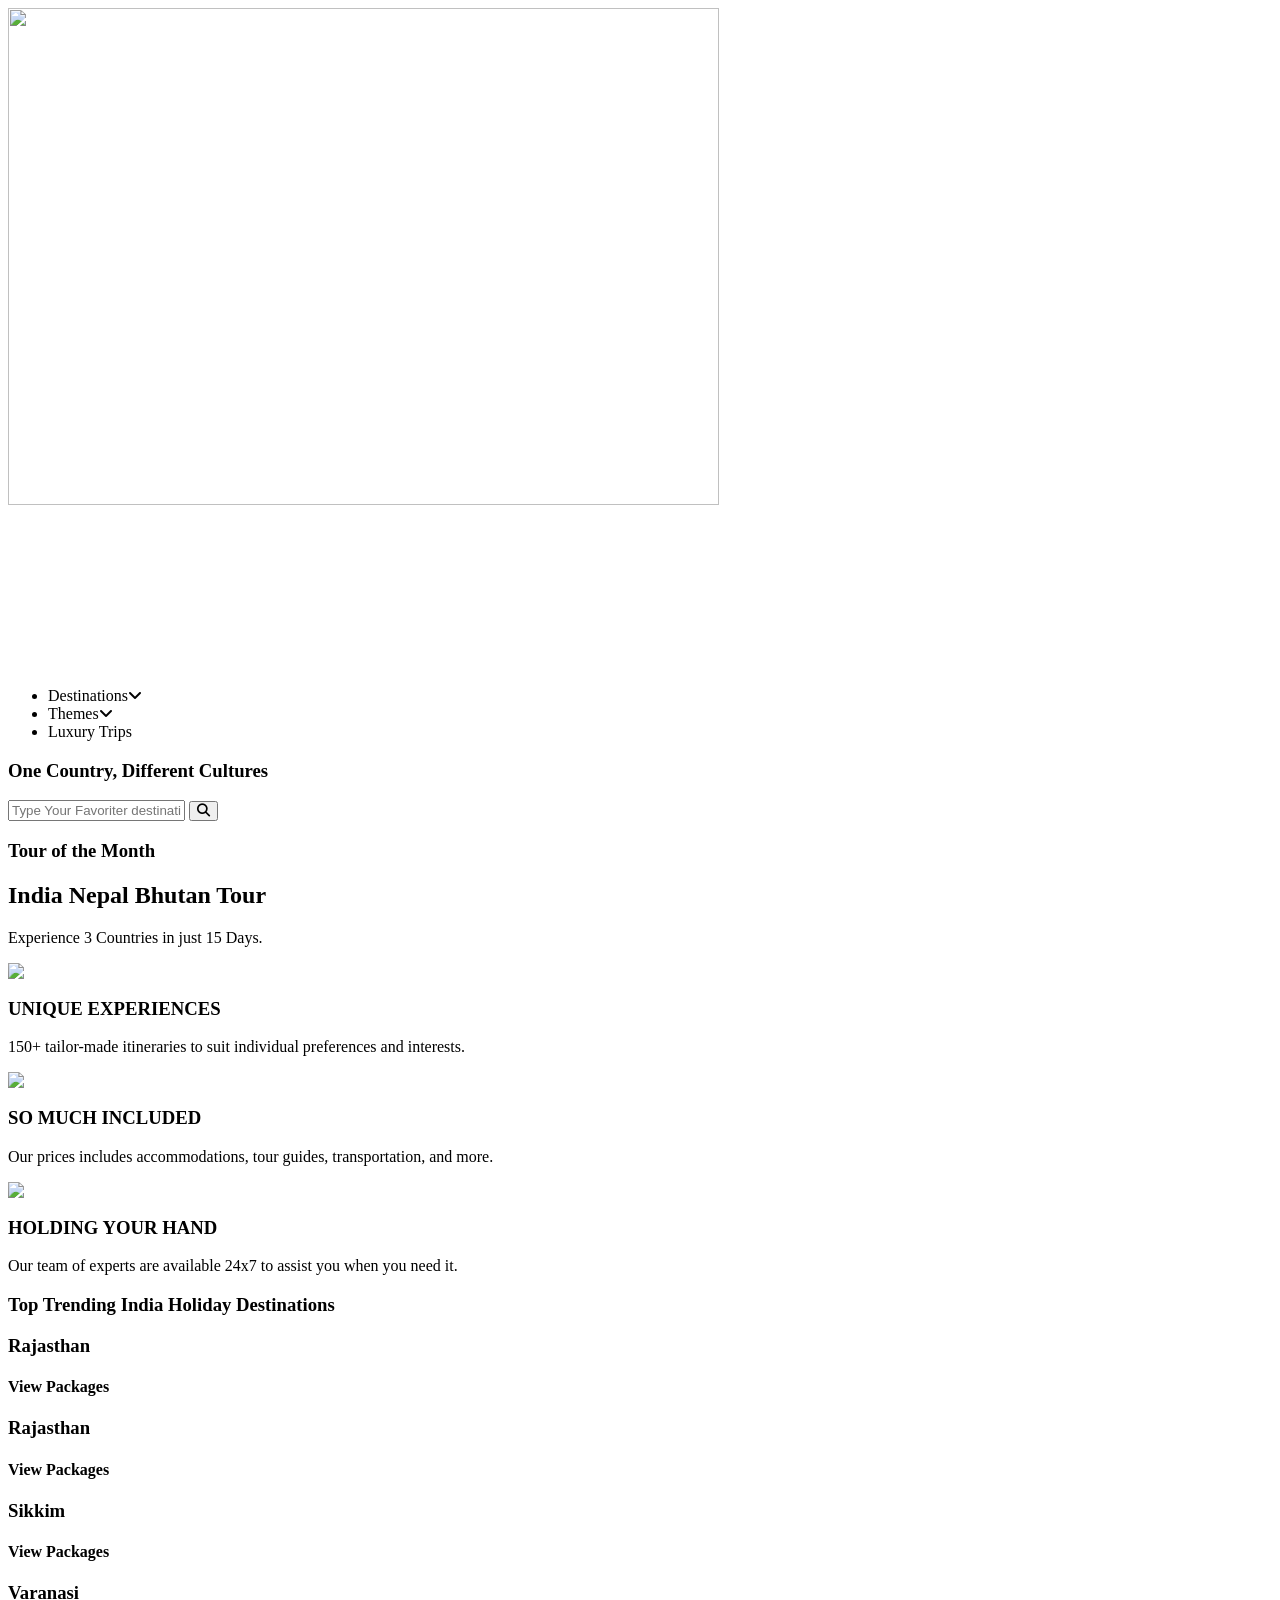
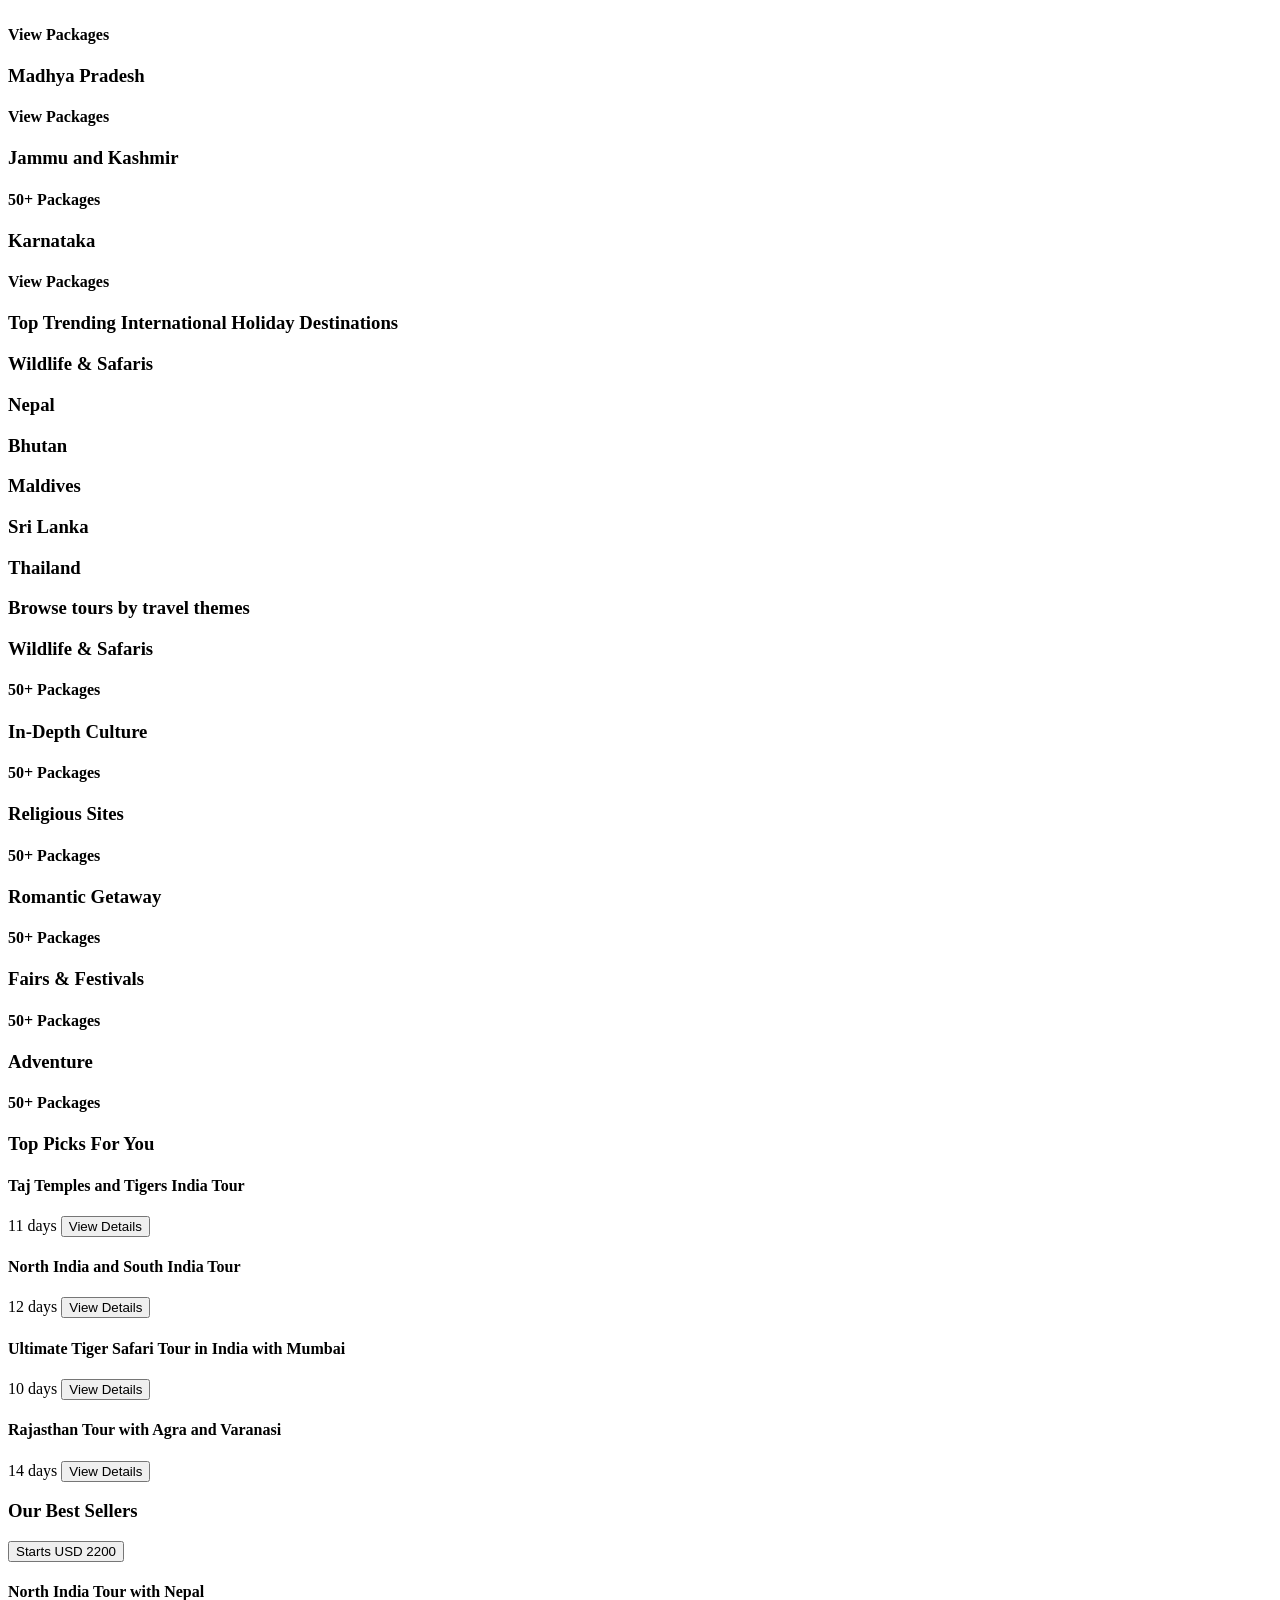
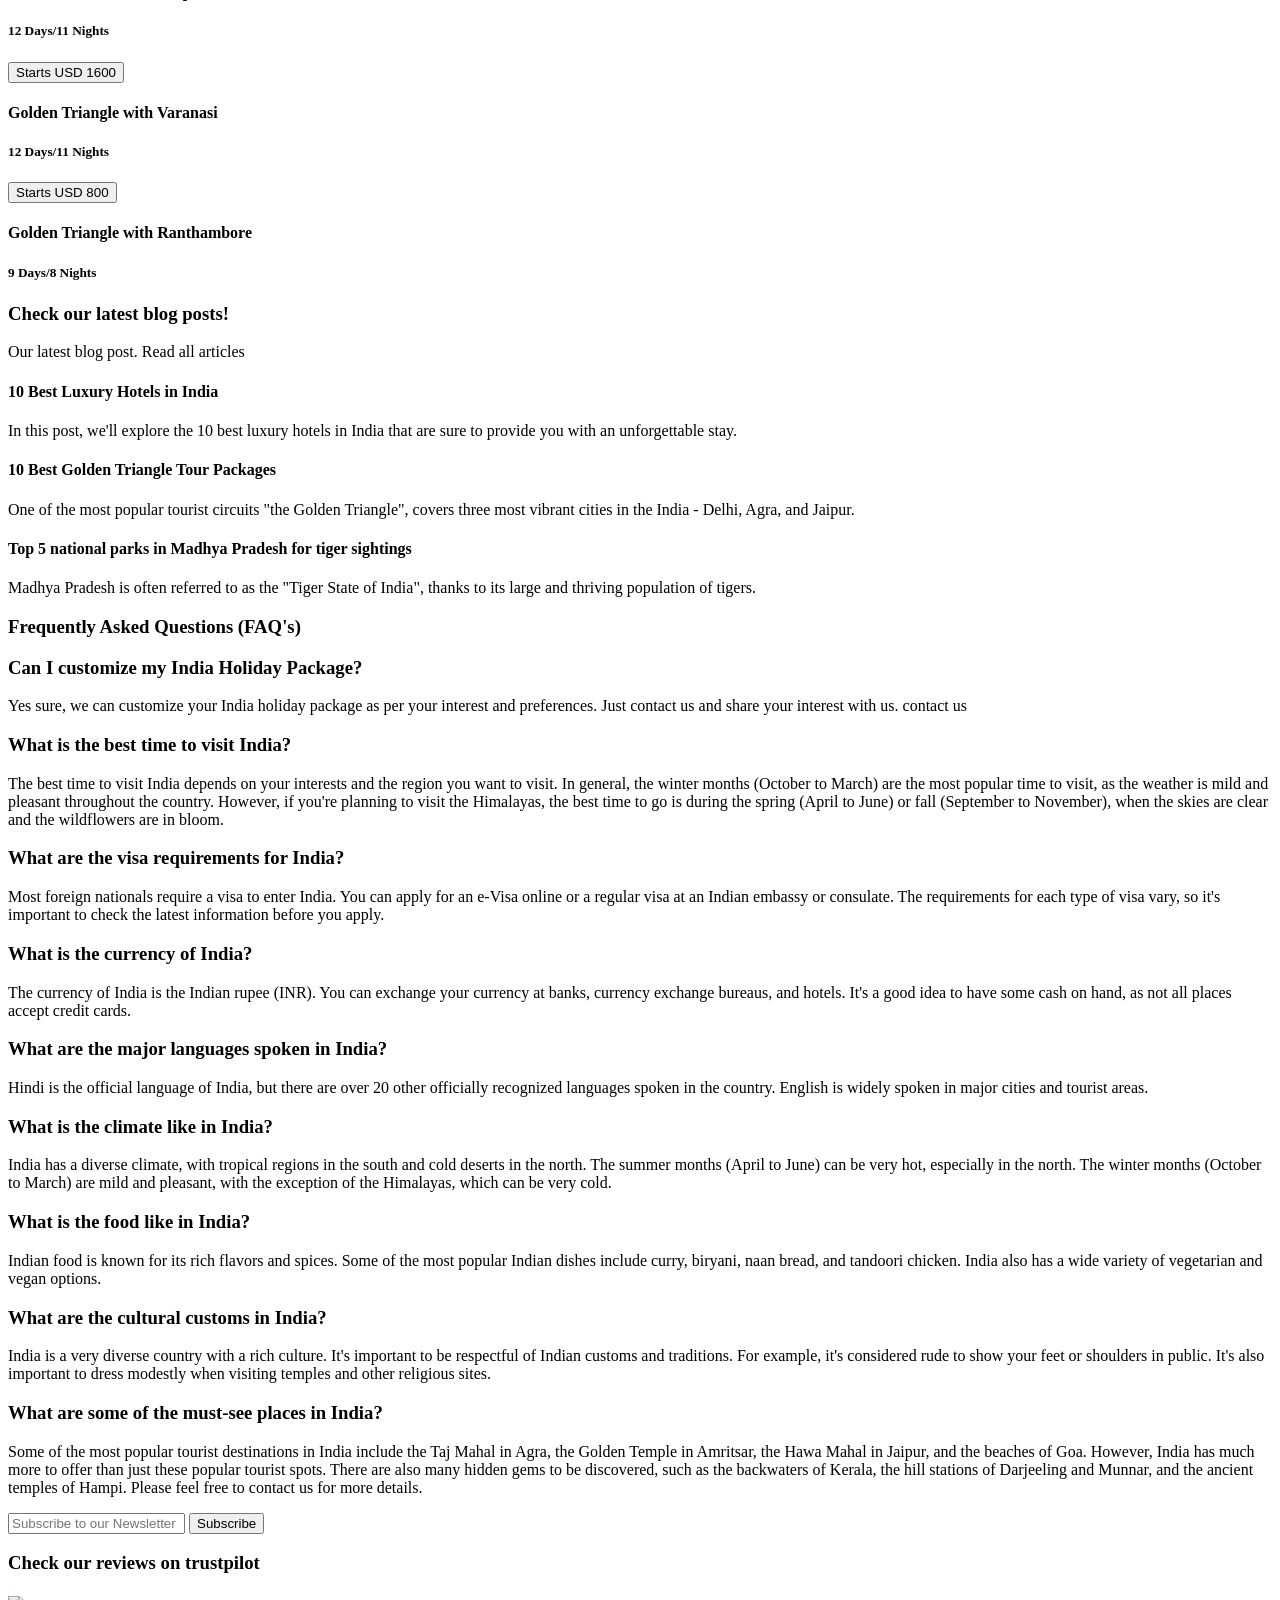
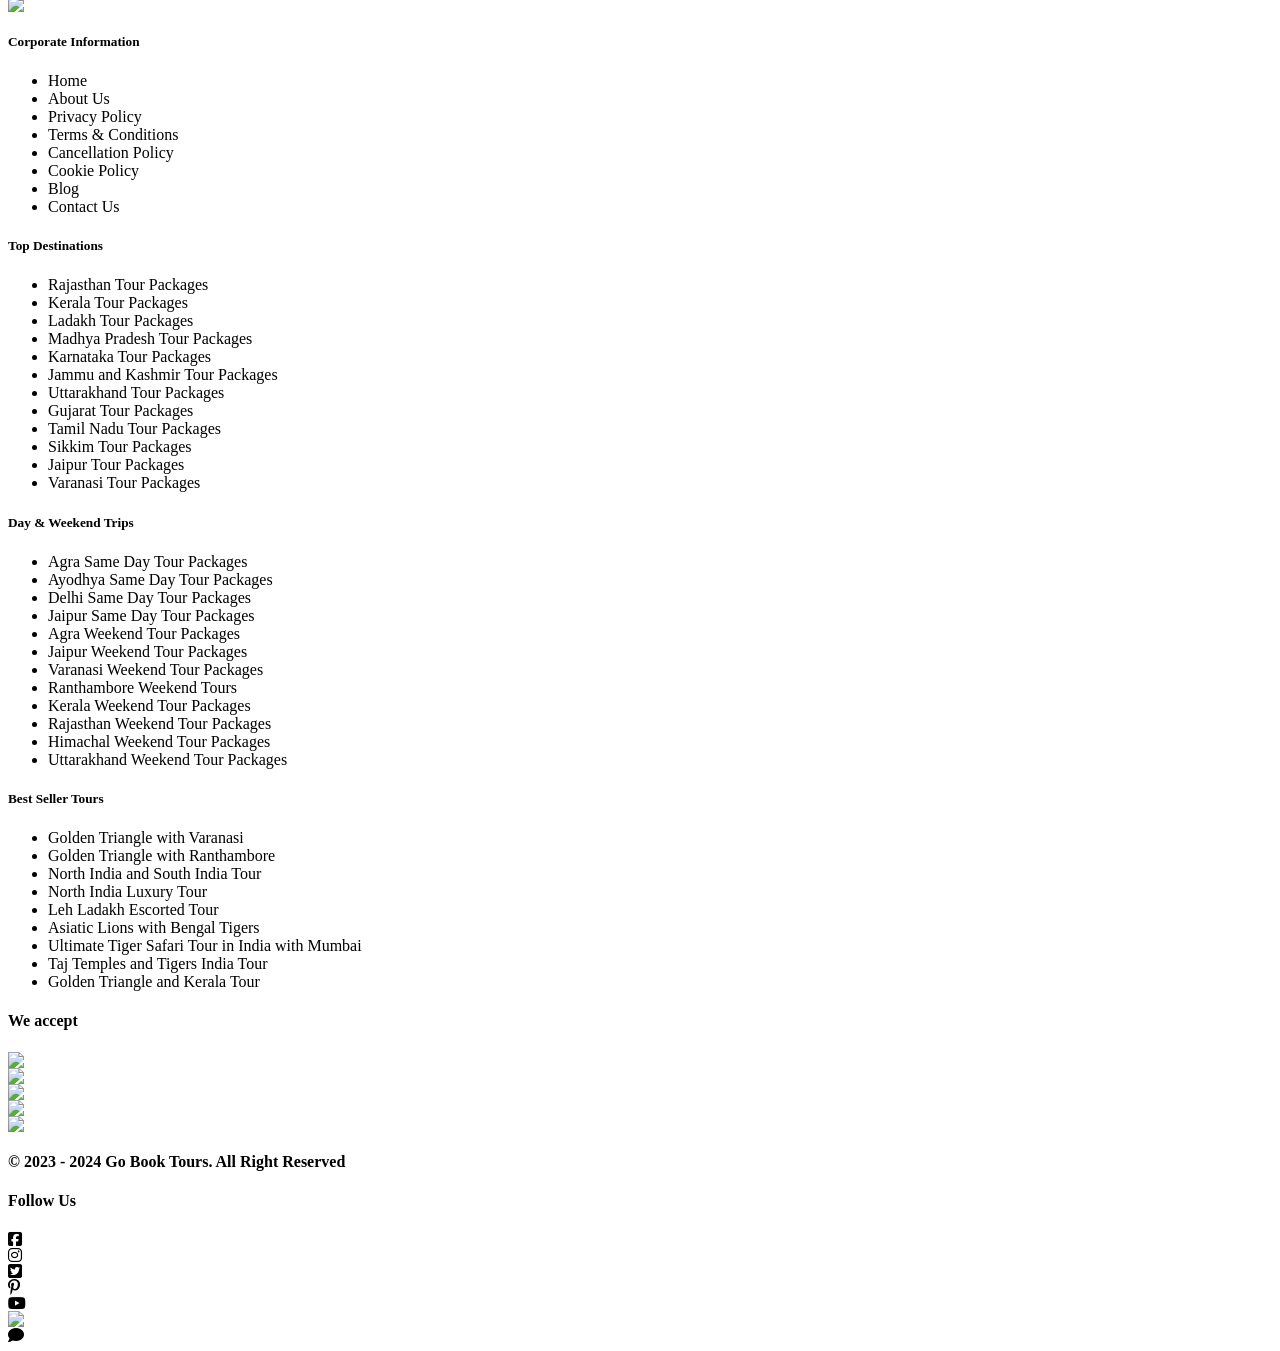
==== gobooktour.html @ 869676d6 "Add files via upload" ====
<html>
<head>
    <title>gobooktour</title>
    <link rel="stylesheet" href="css/style.css">
    <link rel="stylesheet" href="https://cdnjs.cloudflare.com/ajax/libs/font-awesome/6.5.2/css/all.min.css">
    <link rel="preconnect" href="https://fonts.googleapis.com">
    <link rel="preconnect" href="https://fonts.gstatic.com" crossorigin>
    <link href="https://fonts.googleapis.com/css2?family=Assistant:wght@200..800&family=Kaushan+Script&family=Poppins:ital,wght@0,100;0,200;0,300;0,400;0,500;0,600;0,700;0,800;0,900;1,100;1,200;1,300;1,400;1,500;1,600;1,700;1,800;1,900&family=Roboto:ital,wght@0,100;0,300;0,400;0,500;0,700;0,900;1,100;1,300;1,400;1,500;1,700;1,900&display=swap" rel="stylesheet">
</head>
<body>
    <div class="header">
        <div class="header-inner">
            <div class="menu">
                <div class="logo"><img src="images/gobooktours-logo.png" width="75%"></div>
                <div class="menu-content">
                    <ul>
                        <li>Destinations<i class="fa fa-angle-down"></i></li>
                        <li>Themes<i class="fa fa-angle-down"></i></li>
                        <li>Luxury Trips</li>
                    </ul>
                </div>
            </div>
        </div>
        <div class="search-bar">
             <div class="center-row">
                <div class="left-img">
                    <h3>One Country, Different Cultures</h3>
                    <form class="left-form">
                         <input type="text" class="search" placeholder="Type Your Favoriter destination, or Tour....">
                         <button type="submit" class="btn"><i class="fa fa-search"></i></button>
                    </form>
                </div>
                <div class="right-img">
                    <div class="rightback">
                        <div class="right-content">
                            <h3>Tour of the Month</h3>
                            <h2>India Nepal Bhutan Tour</h2>
                            <p>Experience 3 Countries in just 15 Days.</p>
                        </div>
                    </div>
                </div>
             </div>
        </div>
        <div class="about">
            <div class="about-content">
                <div class="first-content">
                    <img src="images/peace-of-mind.png">
                    <div class="words">
                        <h3>UNIQUE EXPERIENCES </h3>
                        <p>150+ tailor-made itineraries to suit individual preferences and interests.</p>
                    </div>
                </div>
                <div class="first-content">
                    <img src="images/tour-includes.webp">
                    <div class="words">
                        <h3>SO MUCH INCLUDED </h3>
                        <p>Our prices includes accommodations, tour guides, transportation, and more.</p>
                    </div>
                </div>
                <div class="first-content">
                    <img src="images/peace-of-mind.png">
                    <div class="words">
                        <h3>HOLDING YOUR HAND </h3>
                        <p>Our team of experts are available 24x7 to assist you when you need it.</p>
                    </div>
                </div>
            </div>
        </div>
        <div class="desti">
            <div class="desti-content">
                <h3>Top Trending India Holiday Destinations</h3>
            </div>
            <div class="disti-img">
                <div class="disti-img1">
                    <div class="image1colour">
                        <div class="img1-content">
                            <h3>Rajasthan</h3>
                            <h4>View Packages</h4>
                        </div>
                    </div>
                </div>
                <div class="disti-img2">
                    <div class="distiimg2-row1">
                        <div class="img2-1">
                            <div class="image2colour">
                                <div class="img1-content">
                                    <h3>Rajasthan</h3>
                                    <h4>View Packages</h4>
                                </div>
                            </div>
                        </div>
                        <div class="img2-2">
                            <div class="image2colour">
                                <div class="img1-content">
                                    <h3>Sikkim</h3>
                                    <h4>View Packages</h4>
                                </div>
                            </div>
                        </div>
                        <div class="img2-3">
                            <div class="image2colour">
                                <div class="img1-content">
                                    <h3>Varanasi</h3>
                                    <h4>View Packages</h4>
                                </div>
                            </div>
                        </div>
                    </div>
                    <div class="distiimg2-row1">
                        <div class="img2-4">
                            <div class="image2colour">
                                <div class="img1-content">
                                    <h3>Madhya Pradesh</h3>
                                    <h4>View Packages</h4>
                                </div>
                            </div>
                        </div>
                        <div class="img2-5">
                            <div class="image2colour">
                                <div class="img1-content">
                                    <h3>Jammu and Kashmir</h3>
                                    <h4>50+ Packages</h4>
                                </div>
                            </div>
                        </div>
                        <div class="img2-6">
                            <div class="image2colour">
                                <div class="img1-content">
                                    <h3>Karnataka</h3>
                                    <h4>View Packages</h4>
                                </div>
                            </div>
                        </div>
                    </div>
                </div>
            </div>
        </div>
        <div class="desti">
            <div class="desti-content">
                <h3>Top Trending International Holiday Destinations</h3>
            </div>
            <div class="inter">
                <div class="inter-row1">
                    <div class="intr1-c1">
                       <div class="image3colour">
                            <div class="c1-content">
                                <h3>Wildlife & Safaris</h3>
                            </div>
                       </div>
                    </div>
                    <div class="intr1-c2">
                       <div class="image3colour">
                            <div class="c1-content">
                                <h3>Nepal</h3>
                            </div>
                       </div>
                    </div>
                    <div class="intr1-c3">
                       <div class="image3colour">
                            <div class="c1-content">
                                <h3>Bhutan</h3>
                            </div>
                       </div>
                    </div>
                </div>
                <div class="inter-row1">
                    <div class="intr1-c4">
                       <div class="image3colour">
                            <div class="c1-content">
                                <h3>Maldives</h3>
                            </div>
                       </div>
                    </div>
                    <div class="intr1-c5">
                       <div class="image3colour">
                            <div class="c1-content">
                                <h3>Sri Lanka</h3>
                            </div>
                       </div>
                    </div>
                    <div class="intr1-c6">
                       <div class="image3colour">
                            <div class="c1-content">
                                <h3>Thailand</h3>
                            </div>
                       </div>
                    </div>
                </div>
            </div>
        </div> 
        <div class="them-bck">
            <div class="bck-cntent">
                <h3>Browse tours by travel themes</h3>
            </div>
            <div class="inter">
                <div class="inter-row1">
                    <div class="intr1-c7">
                       <div class="image3colour">
                            <div class="them-color">
                                <h3>Wildlife & Safaris</h3>
                                <h4>50+ Packages</h4>
                            </div>
                       </div>
                    </div>
                    <div class="intr1-c8">
                       <div class="image3colour">
                        <div class="them-color">
                            <h3>In-Depth Culture</h3>
                            <h4>50+ Packages</h4>
                        </div>
                       </div>
                    </div>
                    <div class="intr1-c9">
                       <div class="image3colour">
                        <div class="them-color">
                            <h3>Religious Sites</h3>
                            <h4>50+ Packages</h4>
                        </div>
                       </div>
                    </div>
                </div>
                <div class="inter-row1">
                    <div class="intr1-c10">
                       <div class="image3colour">
                        <div class="them-color">
                            <h3>Romantic Getaway</h3>
                            <h4>50+ Packages</h4>
                        </div>
                       </div>
                    </div>
                    <div class="intr1-c11">
                       <div class="image3colour">
                        <div class="them-color">
                            <h3>Fairs & Festivals</h3>
                            <h4>50+ Packages</h4>
                        </div>
                       </div>
                    </div>
                    <div class="intr1-c12">
                       <div class="image3colour">
                        <div class="them-color">
                            <h3>Adventure</h3>
                            <h4>50+ Packages</h4>
                        </div>
                       </div>
                    </div>
                </div>
            </div>
        </div>      
        <div class="picksback">
            <div class="bck-cntent">
                <h3>Top Picks For You</h3>
                <div class="pick-container">
                    <div class="pick-box">
                         <div class="picks1"></div>
                         <div class="picks-content">
                            <h4>Taj Temples and Tigers India Tour</h4>
                            <div class="bd"></div>
                            <div class="last-cont">
                                <span>11 days</span>
                                <button type="button">View Details</button>
                            </div>
                         </div>
                    </div>
                    <div class="pick-box">
                         <div class="picks2"></div>
                         <div class="picks-content">
                            <h4>North India and South India Tour</h4>
                            <div class="bd"></div>
                            <div class="last-cont">
                                <span>12 days</span>
                                <button type="button">View Details</button>
                            </div>
                         </div>
                    </div>
                    <div class="pick-box">
                         <div class="picks3"></div>
                         <div class="picks-content">
                            <h4> Ultimate Tiger Safari Tour in India with Mumbai</h4>
                            <div class="bd"></div>
                            <div class="last-cont">
                                <span>10 days</span>
                                <button type="button">View Details</button>
                            </div>
                         </div>
                    </div>
                    <div class="pick-box">
                         <div class="picks4"></div>
                         <div class="picks-content">
                            <h4>Rajasthan Tour with Agra and Varanasi</h4>
                            <div class="bd"></div>
                            <div class="last-cont">
                                <span>14 days</span>
                                <button type="button">View Details</button>
                            </div>
                         </div>
                    </div>
                </div>
            </div>
        </div>  
        <div class="best-seller">
            <div class="best-middle">
                <h3>Our Best Sellers</h3>
                <div class="middle-row">
                    <div class="middle-colum1">
                        <div class="image3colour">
                            <button type="button" class="btnn">Starts USD 2200</button>
                            <div class="colun-content">
                                <h4>North India Tour with Nepal</h4>
                                <h5>12 Days/11 Nights</h5>
                            </div>
                        </div>
                    </div>
                    <div class="middle-colum2">
                        <div class="image3colour">
                            <button type="button" class="btnn">Starts USD 1600</button>
                            <div class="colun-content">
                                <h4>Golden Triangle with Varanasi</h4>
                                <h5>12 Days/11 Nights</h5>
                            </div>
                        </div>
                    </div>
                    <div class="middle-colum3">
                        <div class="image3colour">
                            <button type="button" class="btnn">Starts USD 800</button>
                            <div class="colun-content">
                                <h4>Golden Triangle with Ranthambore</h4>
                                <h5>9 Days/8 Nights</h5>
                            </div>
                        </div>
                    </div>
                </div>
            </div>
        </div> 
        <div class="blogback">
            <div class="blog-cont">
                <h3>Check our latest blog posts!</h3>
                <p>Our latest blog post. Read all articles </p>
                <div class="pick-container">
                    <div class="pick-box">
                         <div class="blog1"></div>
                         <div class="blog-content">
                            <h4>10 Best Luxury Hotels in India</h4>
                            <p>In this post, we'll explore the 10 best luxury hotels in India that are sure to provide you with an unforgettable stay.</p>
                         </div>
                    </div>
                    <div class="pick-box">
                         <div class="blog2"></div>
                         <div class="blog-content">
                            <h4>10 Best Golden Triangle Tour Packages</h4>
                            <p>One of the most popular tourist circuits "the Golden Triangle", covers three most vibrant cities in the India - Delhi, Agra, and Jaipur.</p>
                         </div>
                    </div>
                    <div class="pick-box">
                         <div class="blog3"></div>
                         <div class="blog-content">
                            <h4>Top 5 national parks in Madhya Pradesh for tiger sightings</h4>
                            <p>Madhya Pradesh is often referred to as the "Tiger State of India", thanks to its large and thriving population of tigers.</p>
                         </div>
                    </div>
                </div>
            </div>
        </div>   
        <div class="faq">
            <div class="faq-middle">
                <h3>Frequently Asked Questions (FAQ's)</h3>
                <div class="faq-head">
                    <div class="content1">
                        <div class="heading">
                            <h3>Can I customize my India Holiday Package?</h3>
                            <p>Yes sure, we can customize your India holiday package as per your interest and preferences. Just contact us and share your interest with us. contact us</p>
                        </div>
                        <div class="heading">
                            <h3>What is the best time to visit India?</h3>
                            <p>The best time to visit India depends on your interests and the region you want to visit. In general, the winter months (October to March) are the most popular time to visit, as the weather is mild and pleasant throughout the country. However, if you're planning to visit the Himalayas, the best time to go is during the spring (April to June) or fall (September to November), when the skies are clear and the wildflowers are in bloom.</p>
                        </div>
                        <div class="heading">
                            <h3>What are the visa requirements for India?</h3>
                            <p>Most foreign nationals require a visa to enter India. You can apply for an e-Visa online or a regular visa at an Indian embassy or consulate. The requirements for each type of visa vary, so it's important to check the latest information before you apply.</p>
                        </div>
                        <div class="heading">
                            <h3>What is the currency of India?</h3>
                            <p>The currency of India is the Indian rupee (INR). You can exchange your currency at banks, currency exchange bureaus, and hotels. It's a good idea to have some cash on hand, as not all places accept credit cards.</p>
                        </div>
                        <div class="heading">
                            <h3>What are the major languages spoken in India?</h3>
                            <p>Hindi is the official language of India, but there are over 20 other officially recognized languages spoken in the country. English is widely spoken in major cities and tourist areas.</p>
                        </div>
                        <div class="heading">
                            <h3>What is the climate like in India?</h3>
                            <p>India has a diverse climate, with tropical regions in the south and cold deserts in the north. The summer months (April to June) can be very hot, especially in the north. The winter months (October to March) are mild and pleasant, with the exception of the Himalayas, which can be very cold.</p>
                        </div>
                        <div class="heading">
                            <h3>What is the food like in India?</h3>
                            <p>Indian food is known for its rich flavors and spices. Some of the most popular Indian dishes include curry, biryani, naan bread, and tandoori chicken. India also has a wide variety of vegetarian and vegan options.</p>
                        </div>
                        <div class="heading">
                            <h3>What are the cultural customs in India?</h3>
                            <p>India is a very diverse country with a rich culture. It's important to be respectful of Indian customs and traditions. For example, it's considered rude to show your feet or shoulders in public. It's also important to dress modestly when visiting temples and other religious sites.</p>
                        </div>
                        <div class="heading">
                            <h3>What are some of the must-see places in India?</h3>
                            <p>Some of the most popular tourist destinations in India include the Taj Mahal in Agra, the Golden Temple in Amritsar, the Hawa Mahal in Jaipur, and the beaches of Goa. However, India has much more to offer than just these popular tourist spots. There are also many hidden gems to be discovered, such as the backwaters of Kerala, the hill stations of Darjeeling and Munnar, and the ancient temples of Hampi. Please feel free to contact us for more details.</p>
                        </div>
                    </div>
                </div>
            </div>
        </div>  
        <div class="secondlast">
            <form>
                <input type="text" class="textbox" placeholder="Subscribe to our Newsletter">
                <button type="button" class="final-button">Subscribe</button>
            </form>
        </div>
        <div class="footer">
            <div class="footer-middle">
                <div class="mid-content">
                    <h3>Check our reviews on trustpilot</h3>
                    <h4><img src="images/trustpilot.svg"/></h4>
                </div>
            </div>
            <div class="footer-last">
                <div class="footer-row">
                    <h5>Corporate Information</h5>
                    <ul>
                        <li>Home</li>
                        <li>About Us</li>
                        <li>Privacy Policy</li>
                        <li>Terms & Conditions</li>
                        <li>Cancellation Policy</li>
                        <li>Cookie Policy</li>
                        <li>Blog</li>
                        <li>Contact Us</li>
                    </ul>
                </div>
                <div class="footer-row">
                    <h5>Top Destinations</h5>
                    <ul>
                        <li>Rajasthan Tour Packages</li>
                        <li> Kerala Tour Packages</li>
                        <li>Ladakh Tour Packages</li>
                        <li>Madhya Pradesh Tour Packages</li>
                        <li>Karnataka Tour Packages</li>
                        <li>Jammu and Kashmir Tour Packages</li>
                        <li>Uttarakhand Tour Packages</li>
                        <li>Gujarat Tour Packages</li>
                        <li>Tamil Nadu Tour Packages</li>
                        <li>Sikkim Tour Packages</li>
                        <li>Jaipur Tour Packages</li>
                        <li>Varanasi Tour Packages</li>
                    </ul>
                </div>
                <div class="footer-row">
                    <h5>Day & Weekend Trips</h5>
                    <ul>
                        <li>Agra Same Day Tour Packages</li>
                        <li>Ayodhya Same Day Tour Packages</li>
                        <li>Delhi Same Day Tour Packages</li>
                        <li>Jaipur Same Day Tour Packages</li>
                        <li>Agra Weekend Tour Packages</li>
                        <li>Jaipur Weekend Tour Packages</li>
                        <li>Varanasi Weekend Tour Packages</li>
                        <li>Ranthambore Weekend Tours</li>
                        <li>Kerala Weekend Tour Packages</li>
                        <li>Rajasthan Weekend Tour Packages</li>
                        <li>Himachal Weekend Tour Packages</li>
                        <li>Uttarakhand Weekend Tour Packages</li>
                    </ul>
                </div>
                <div class="footer-row">
                    <h5>Best Seller Tours</h5>
                    <ul>
                        <li>Golden Triangle with Varanasi</li>
                        <li>Golden Triangle with Ranthambore </li>
                        <li>North India and South India Tour</li>
                        <li>North India Luxury Tour</li>
                        <li>Leh Ladakh Escorted Tour</li>
                        <li>Asiatic Lions with Bengal Tigers</li>
                        <li>Ultimate Tiger Safari Tour in India with Mumbai</li>
                        <li>Taj Temples and Tigers India Tour</li>
                        <li>Golden Triangle and Kerala Tour</li>
                    </ul>
                </div>
            </div>
            <div class="last-section"></div>
            <div class="section-content">
                <div class="section-rows">
                    <h4>We accept</h4>
                    <div class="last-img">
                        <img src="images/visa.svg"/>
                    </div>
                    <div class="last-img">
                        <img src="images/american-express.svg"/>
                    </div>
                    <div class="last-img">
                        <img src="images/paypal.svg"/>
                    </div>
                    <div class="last-img">
                        <img src="images/mastercard.svg"/>
                    </div>
                    <div class="last-img">
                        <img src="images/mastero.svg"/>
                    </div>
                </div>
                <div class="section-rows">
                    <div class="last-img">
                        <h4>© 2023 - 2024 Go Book Tours. All Right Reserved</h4>
                    </div>
                </div>
                <div class="section-rows">
                    <h4>Follow Us</h4>
                    <div class="last-img">
                        <i class="fa-brands fa-square-facebook"></i>
                    </div>
                    <div class="last-img">
                        <i class="fa-brands fa-instagram"></i>
                    </div>
                    <div class="last-img">
                        <i class="fa-brands fa-square-twitter"></i>
                    </div>
                    <div class="last-img">
                        <i class="fa-brands fa-pinterest-p"></i>
                    </div>
                    <div class="last-img">
                        <i class="fa-brands fa-youtube"></i>
                    </div>
                </div>
            </div>
        </div>
    </div>
    <div class="float-img">
        <img src="images/here we are.svg">
    </div>
    <div class="float-img2">
        <i class="fa-solid fa-comment"></i>
    </div>
</body>
</html>
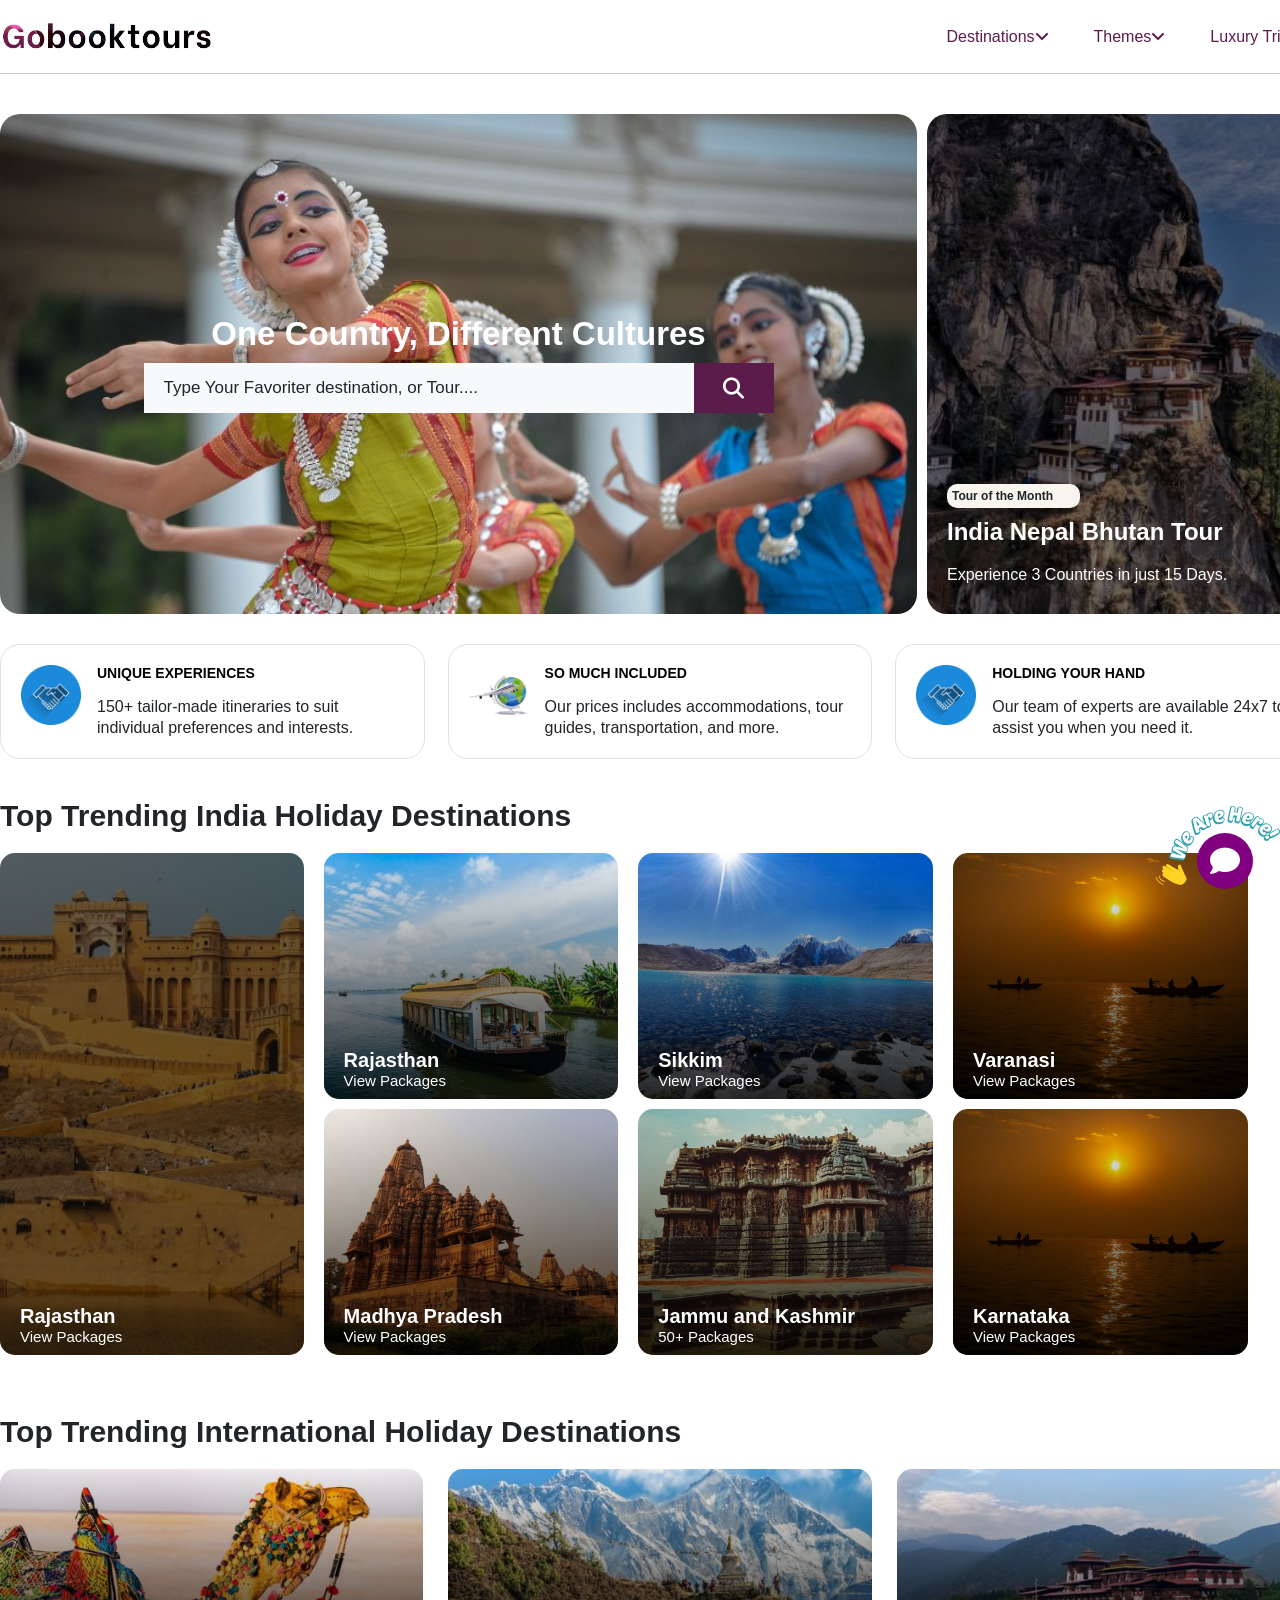
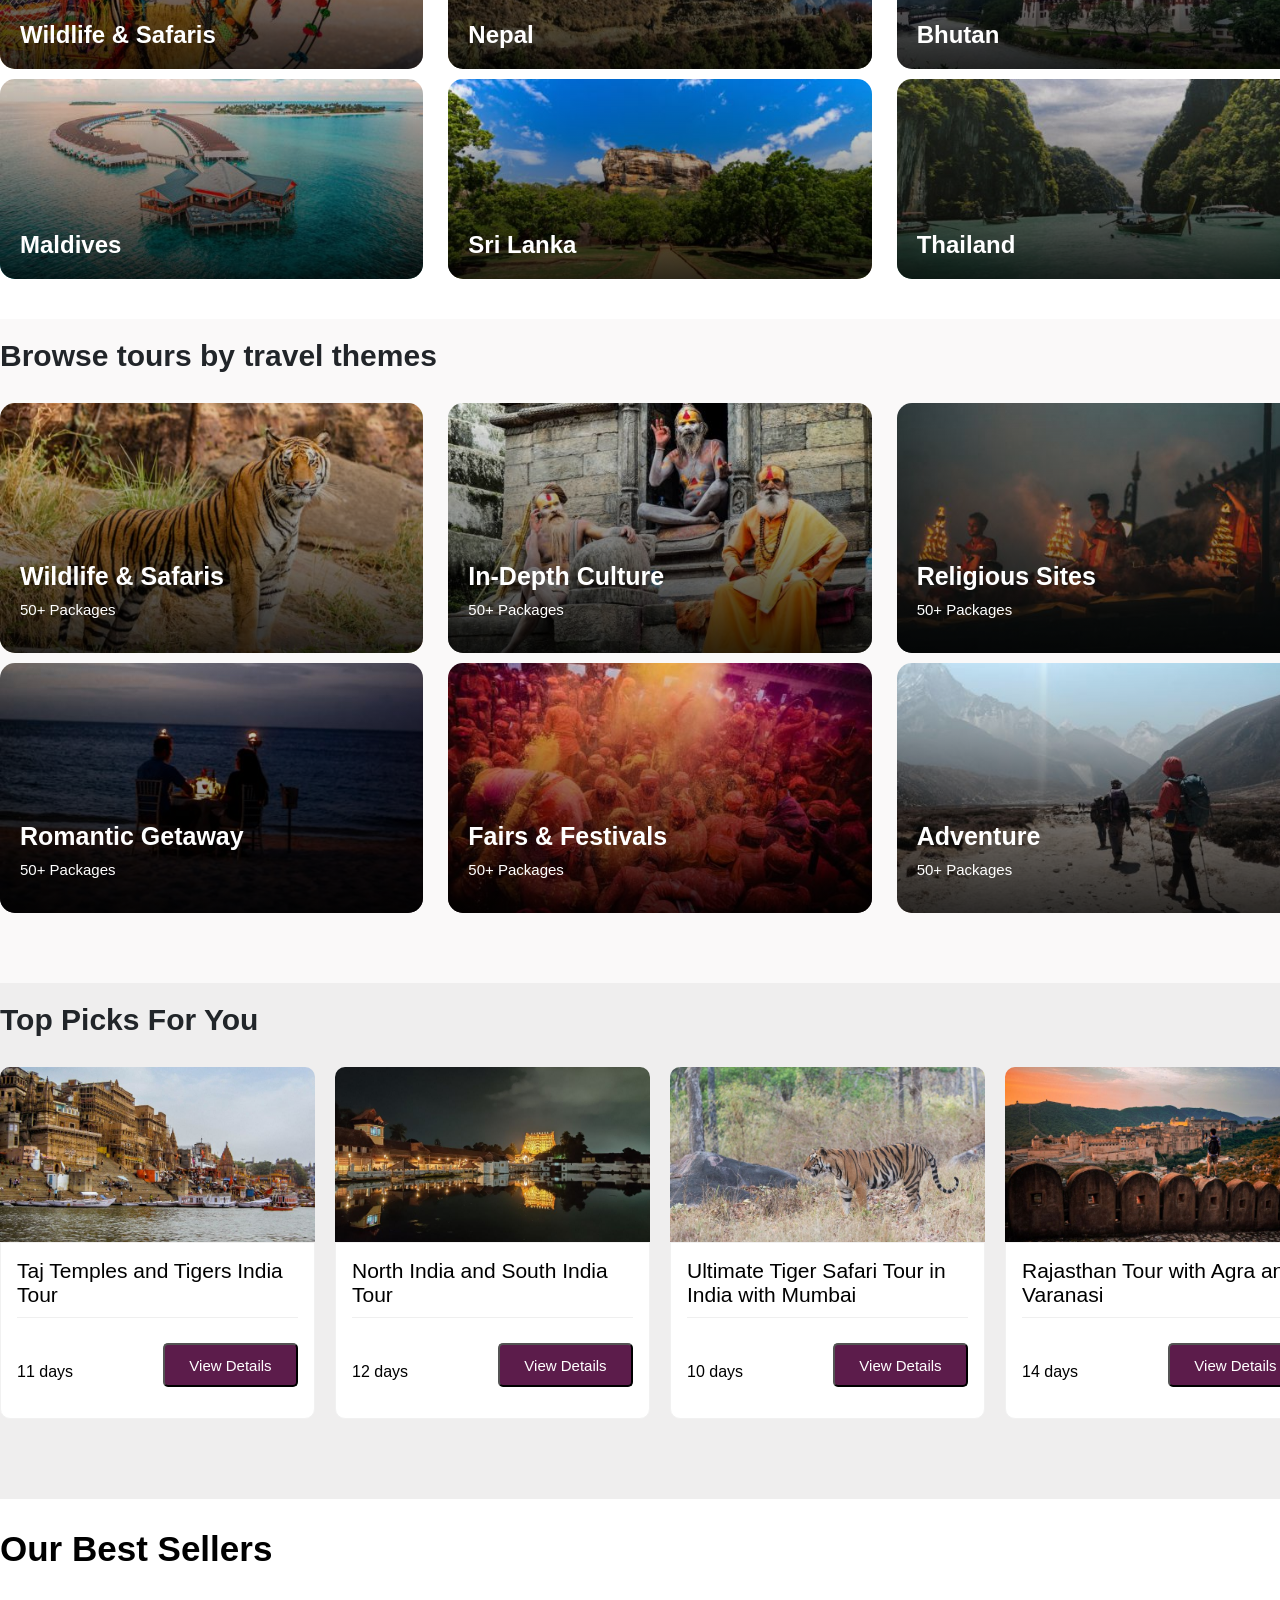
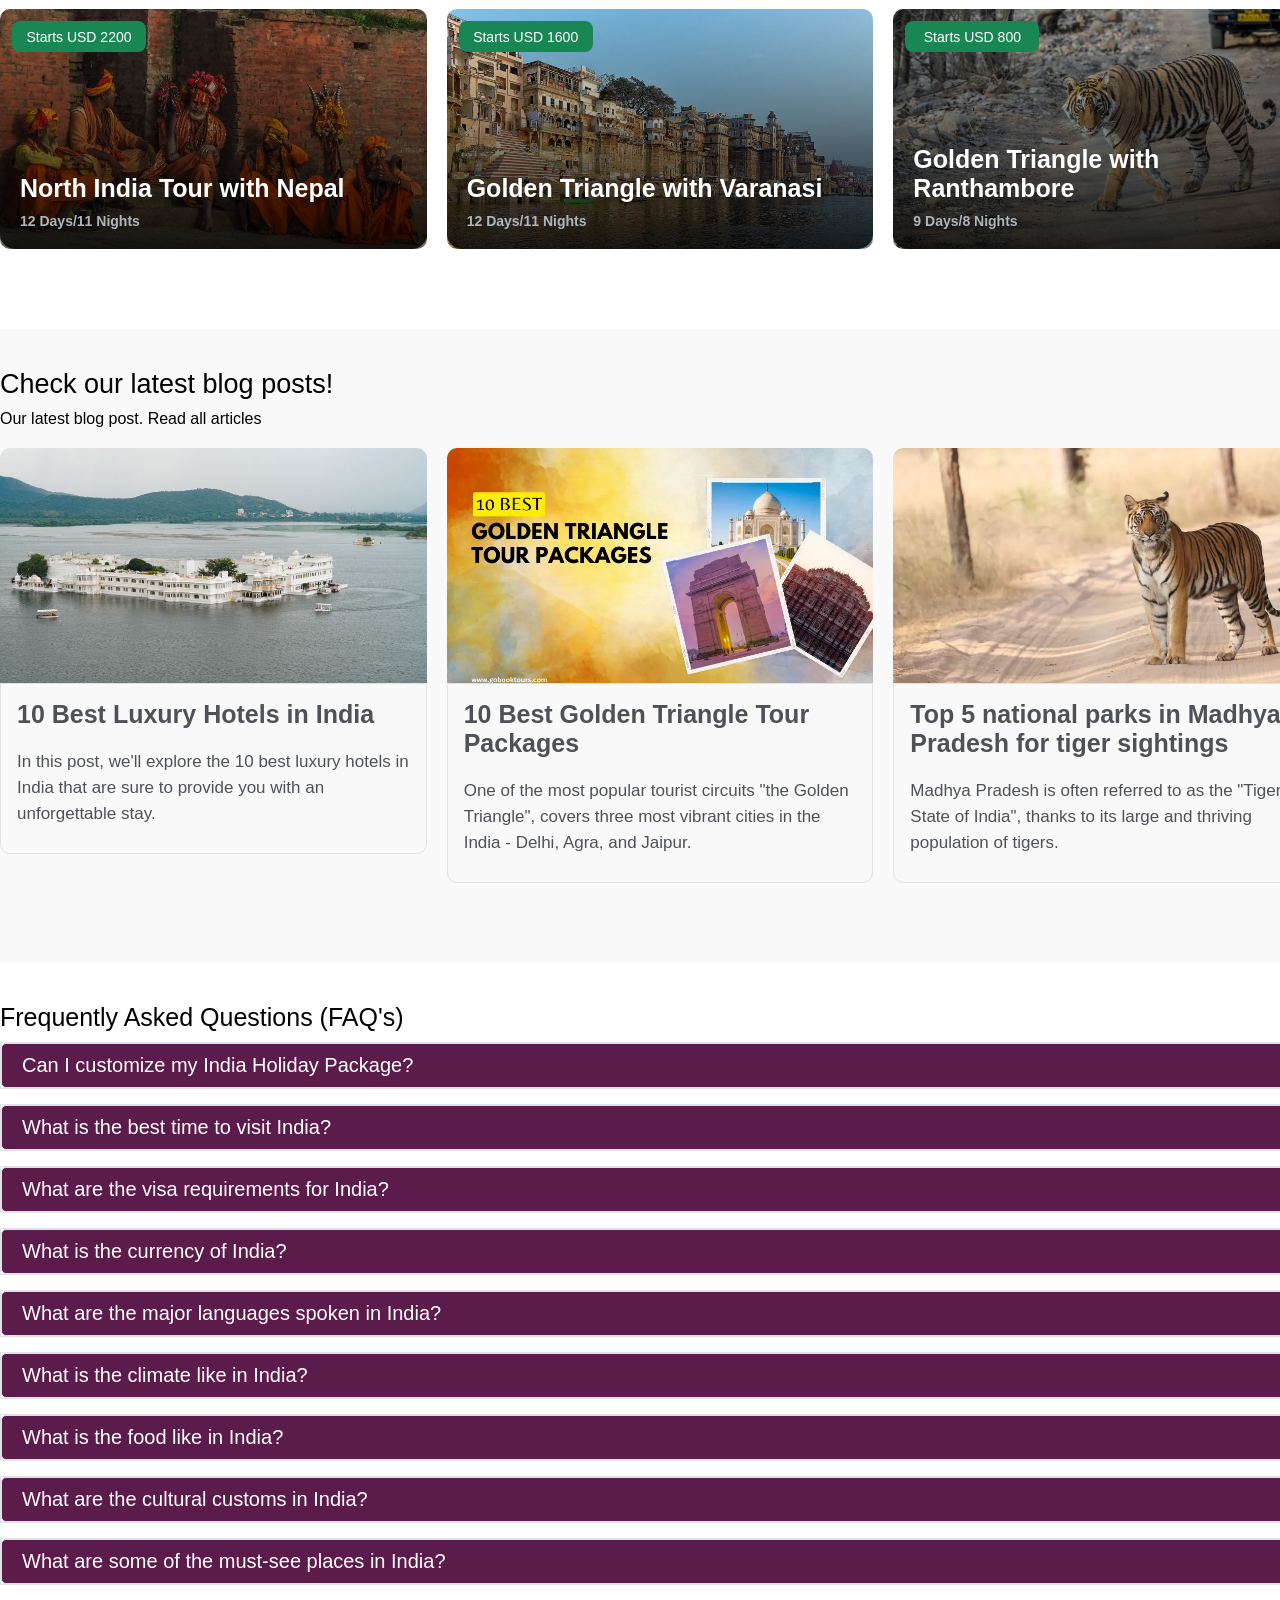
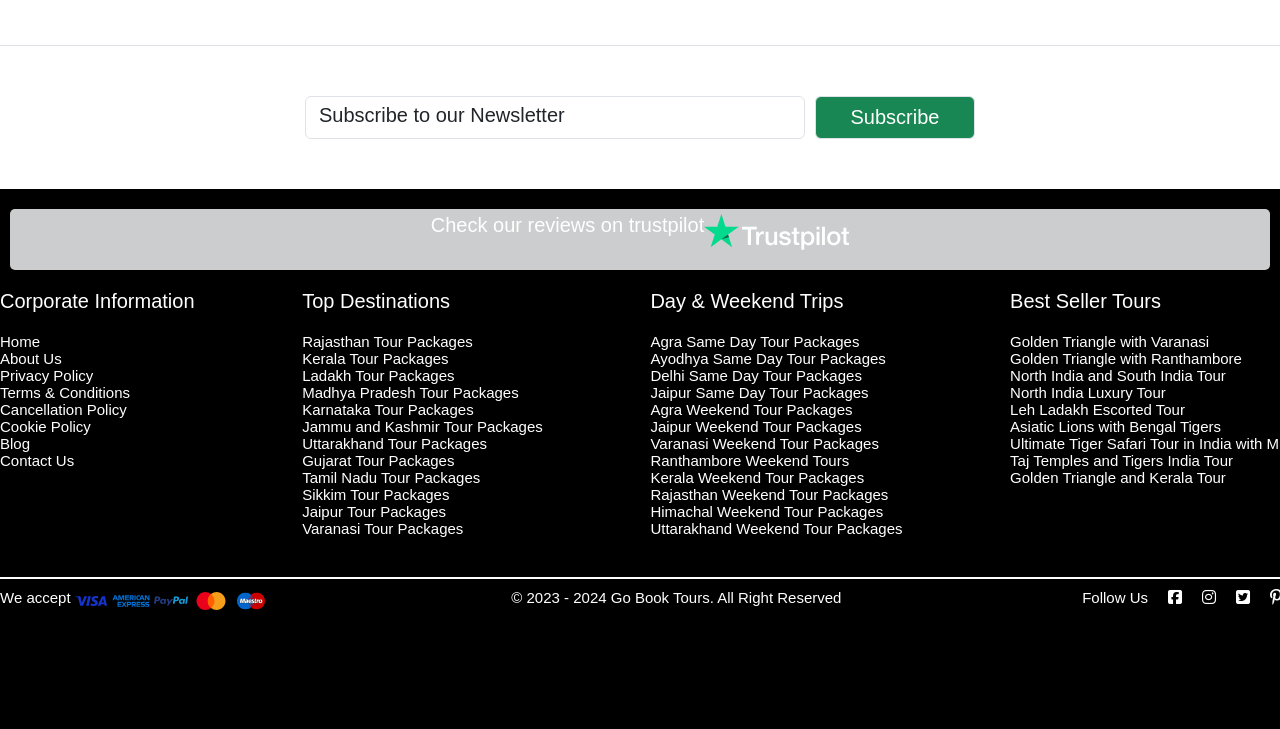
==== commit 14f8b47c: "third commit" ====
--- a/gobooktour.html
+++ b/gobooktour.html
@@ -1,538 +1,539 @@
-<html>
-<head>
-    <title>gobooktour</title>
-    <link rel="stylesheet" href="css/style.css">
-    <link rel="stylesheet" href="https://cdnjs.cloudflare.com/ajax/libs/font-awesome/6.5.2/css/all.min.css">
-    <link rel="preconnect" href="https://fonts.googleapis.com">
-    <link rel="preconnect" href="https://fonts.gstatic.com" crossorigin>
-    <link href="https://fonts.googleapis.com/css2?family=Assistant:wght@200..800&family=Kaushan+Script&family=Poppins:ital,wght@0,100;0,200;0,300;0,400;0,500;0,600;0,700;0,800;0,900;1,100;1,200;1,300;1,400;1,500;1,600;1,700;1,800;1,900&family=Roboto:ital,wght@0,100;0,300;0,400;0,500;0,700;0,900;1,100;1,300;1,400;1,500;1,700;1,900&display=swap" rel="stylesheet">
-</head>
-<body>
-    <div class="header">
-        <div class="header-inner">
-            <div class="menu">
-                <div class="logo"><img src="images/gobooktours-logo.png" width="75%"></div>
-                <div class="menu-content">
-                    <ul>
-                        <li>Destinations<i class="fa fa-angle-down"></i></li>
-                        <li>Themes<i class="fa fa-angle-down"></i></li>
-                        <li>Luxury Trips</li>
-                    </ul>
-                </div>
-            </div>
-        </div>
-        <div class="search-bar">
-             <div class="center-row">
-                <div class="left-img">
-                    <h3>One Country, Different Cultures</h3>
-                    <form class="left-form">
-                         <input type="text" class="search" placeholder="Type Your Favoriter destination, or Tour....">
-                         <button type="submit" class="btn"><i class="fa fa-search"></i></button>
-                    </form>
-                </div>
-                <div class="right-img">
-                    <div class="rightback">
-                        <div class="right-content">
-                            <h3>Tour of the Month</h3>
-                            <h2>India Nepal Bhutan Tour</h2>
-                            <p>Experience 3 Countries in just 15 Days.</p>
-                        </div>
-                    </div>
-                </div>
-             </div>
-        </div>
-        <div class="about">
-            <div class="about-content">
-                <div class="first-content">
-                    <img src="images/peace-of-mind.png">
-                    <div class="words">
-                        <h3>UNIQUE EXPERIENCES </h3>
-                        <p>150+ tailor-made itineraries to suit individual preferences and interests.</p>
-                    </div>
-                </div>
-                <div class="first-content">
-                    <img src="images/tour-includes.webp">
-                    <div class="words">
-                        <h3>SO MUCH INCLUDED </h3>
-                        <p>Our prices includes accommodations, tour guides, transportation, and more.</p>
-                    </div>
-                </div>
-                <div class="first-content">
-                    <img src="images/peace-of-mind.png">
-                    <div class="words">
-                        <h3>HOLDING YOUR HAND </h3>
-                        <p>Our team of experts are available 24x7 to assist you when you need it.</p>
-                    </div>
-                </div>
-            </div>
-        </div>
-        <div class="desti">
-            <div class="desti-content">
-                <h3>Top Trending India Holiday Destinations</h3>
-            </div>
-            <div class="disti-img">
-                <div class="disti-img1">
-                    <div class="image1colour">
-                        <div class="img1-content">
-                            <h3>Rajasthan</h3>
-                            <h4>View Packages</h4>
-                        </div>
-                    </div>
-                </div>
-                <div class="disti-img2">
-                    <div class="distiimg2-row1">
-                        <div class="img2-1">
-                            <div class="image2colour">
-                                <div class="img1-content">
-                                    <h3>Rajasthan</h3>
-                                    <h4>View Packages</h4>
-                                </div>
-                            </div>
-                        </div>
-                        <div class="img2-2">
-                            <div class="image2colour">
-                                <div class="img1-content">
-                                    <h3>Sikkim</h3>
-                                    <h4>View Packages</h4>
-                                </div>
-                            </div>
-                        </div>
-                        <div class="img2-3">
-                            <div class="image2colour">
-                                <div class="img1-content">
-                                    <h3>Varanasi</h3>
-                                    <h4>View Packages</h4>
-                                </div>
-                            </div>
-                        </div>
-                    </div>
-                    <div class="distiimg2-row1">
-                        <div class="img2-4">
-                            <div class="image2colour">
-                                <div class="img1-content">
-                                    <h3>Madhya Pradesh</h3>
-                                    <h4>View Packages</h4>
-                                </div>
-                            </div>
-                        </div>
-                        <div class="img2-5">
-                            <div class="image2colour">
-                                <div class="img1-content">
-                                    <h3>Jammu and Kashmir</h3>
-                                    <h4>50+ Packages</h4>
-                                </div>
-                            </div>
-                        </div>
-                        <div class="img2-6">
-                            <div class="image2colour">
-                                <div class="img1-content">
-                                    <h3>Karnataka</h3>
-                                    <h4>View Packages</h4>
-                                </div>
-                            </div>
-                        </div>
-                    </div>
-                </div>
-            </div>
-        </div>
-        <div class="desti">
-            <div class="desti-content">
-                <h3>Top Trending International Holiday Destinations</h3>
-            </div>
-            <div class="inter">
-                <div class="inter-row1">
-                    <div class="intr1-c1">
-                       <div class="image3colour">
-                            <div class="c1-content">
-                                <h3>Wildlife & Safaris</h3>
-                            </div>
-                       </div>
-                    </div>
-                    <div class="intr1-c2">
-                       <div class="image3colour">
-                            <div class="c1-content">
-                                <h3>Nepal</h3>
-                            </div>
-                       </div>
-                    </div>
-                    <div class="intr1-c3">
-                       <div class="image3colour">
-                            <div class="c1-content">
-                                <h3>Bhutan</h3>
-                            </div>
-                       </div>
-                    </div>
-                </div>
-                <div class="inter-row1">
-                    <div class="intr1-c4">
-                       <div class="image3colour">
-                            <div class="c1-content">
-                                <h3>Maldives</h3>
-                            </div>
-                       </div>
-                    </div>
-                    <div class="intr1-c5">
-                       <div class="image3colour">
-                            <div class="c1-content">
-                                <h3>Sri Lanka</h3>
-                            </div>
-                       </div>
-                    </div>
-                    <div class="intr1-c6">
-                       <div class="image3colour">
-                            <div class="c1-content">
-                                <h3>Thailand</h3>
-                            </div>
-                       </div>
-                    </div>
-                </div>
-            </div>
-        </div> 
-        <div class="them-bck">
-            <div class="bck-cntent">
-                <h3>Browse tours by travel themes</h3>
-            </div>
-            <div class="inter">
-                <div class="inter-row1">
-                    <div class="intr1-c7">
-                       <div class="image3colour">
-                            <div class="them-color">
-                                <h3>Wildlife & Safaris</h3>
-                                <h4>50+ Packages</h4>
-                            </div>
-                       </div>
-                    </div>
-                    <div class="intr1-c8">
-                       <div class="image3colour">
-                        <div class="them-color">
-                            <h3>In-Depth Culture</h3>
-                            <h4>50+ Packages</h4>
-                        </div>
-                       </div>
-                    </div>
-                    <div class="intr1-c9">
-                       <div class="image3colour">
-                        <div class="them-color">
-                            <h3>Religious Sites</h3>
-                            <h4>50+ Packages</h4>
-                        </div>
-                       </div>
-                    </div>
-                </div>
-                <div class="inter-row1">
-                    <div class="intr1-c10">
-                       <div class="image3colour">
-                        <div class="them-color">
-                            <h3>Romantic Getaway</h3>
-                            <h4>50+ Packages</h4>
-                        </div>
-                       </div>
-                    </div>
-                    <div class="intr1-c11">
-                       <div class="image3colour">
-                        <div class="them-color">
-                            <h3>Fairs & Festivals</h3>
-                            <h4>50+ Packages</h4>
-                        </div>
-                       </div>
-                    </div>
-                    <div class="intr1-c12">
-                       <div class="image3colour">
-                        <div class="them-color">
-                            <h3>Adventure</h3>
-                            <h4>50+ Packages</h4>
-                        </div>
-                       </div>
-                    </div>
-                </div>
-            </div>
-        </div>      
-        <div class="picksback">
-            <div class="bck-cntent">
-                <h3>Top Picks For You</h3>
-                <div class="pick-container">
-                    <div class="pick-box">
-                         <div class="picks1"></div>
-                         <div class="picks-content">
-                            <h4>Taj Temples and Tigers India Tour</h4>
-                            <div class="bd"></div>
-                            <div class="last-cont">
-                                <span>11 days</span>
-                                <button type="button">View Details</button>
-                            </div>
-                         </div>
-                    </div>
-                    <div class="pick-box">
-                         <div class="picks2"></div>
-                         <div class="picks-content">
-                            <h4>North India and South India Tour</h4>
-                            <div class="bd"></div>
-                            <div class="last-cont">
-                                <span>12 days</span>
-                                <button type="button">View Details</button>
-                            </div>
-                         </div>
-                    </div>
-                    <div class="pick-box">
-                         <div class="picks3"></div>
-                         <div class="picks-content">
-                            <h4> Ultimate Tiger Safari Tour in India with Mumbai</h4>
-                            <div class="bd"></div>
-                            <div class="last-cont">
-                                <span>10 days</span>
-                                <button type="button">View Details</button>
-                            </div>
-                         </div>
-                    </div>
-                    <div class="pick-box">
-                         <div class="picks4"></div>
-                         <div class="picks-content">
-                            <h4>Rajasthan Tour with Agra and Varanasi</h4>
-                            <div class="bd"></div>
-                            <div class="last-cont">
-                                <span>14 days</span>
-                                <button type="button">View Details</button>
-                            </div>
-                         </div>
-                    </div>
-                </div>
-            </div>
-        </div>  
-        <div class="best-seller">
-            <div class="best-middle">
-                <h3>Our Best Sellers</h3>
-                <div class="middle-row">
-                    <div class="middle-colum1">
-                        <div class="image3colour">
-                            <button type="button" class="btnn">Starts USD 2200</button>
-                            <div class="colun-content">
-                                <h4>North India Tour with Nepal</h4>
-                                <h5>12 Days/11 Nights</h5>
-                            </div>
-                        </div>
-                    </div>
-                    <div class="middle-colum2">
-                        <div class="image3colour">
-                            <button type="button" class="btnn">Starts USD 1600</button>
-                            <div class="colun-content">
-                                <h4>Golden Triangle with Varanasi</h4>
-                                <h5>12 Days/11 Nights</h5>
-                            </div>
-                        </div>
-                    </div>
-                    <div class="middle-colum3">
-                        <div class="image3colour">
-                            <button type="button" class="btnn">Starts USD 800</button>
-                            <div class="colun-content">
-                                <h4>Golden Triangle with Ranthambore</h4>
-                                <h5>9 Days/8 Nights</h5>
-                            </div>
-                        </div>
-                    </div>
-                </div>
-            </div>
-        </div> 
-        <div class="blogback">
-            <div class="blog-cont">
-                <h3>Check our latest blog posts!</h3>
-                <p>Our latest blog post. Read all articles </p>
-                <div class="pick-container">
-                    <div class="pick-box">
-                         <div class="blog1"></div>
-                         <div class="blog-content">
-                            <h4>10 Best Luxury Hotels in India</h4>
-                            <p>In this post, we'll explore the 10 best luxury hotels in India that are sure to provide you with an unforgettable stay.</p>
-                         </div>
-                    </div>
-                    <div class="pick-box">
-                         <div class="blog2"></div>
-                         <div class="blog-content">
-                            <h4>10 Best Golden Triangle Tour Packages</h4>
-                            <p>One of the most popular tourist circuits "the Golden Triangle", covers three most vibrant cities in the India - Delhi, Agra, and Jaipur.</p>
-                         </div>
-                    </div>
-                    <div class="pick-box">
-                         <div class="blog3"></div>
-                         <div class="blog-content">
-                            <h4>Top 5 national parks in Madhya Pradesh for tiger sightings</h4>
-                            <p>Madhya Pradesh is often referred to as the "Tiger State of India", thanks to its large and thriving population of tigers.</p>
-                         </div>
-                    </div>
-                </div>
-            </div>
-        </div>   
-        <div class="faq">
-            <div class="faq-middle">
-                <h3>Frequently Asked Questions (FAQ's)</h3>
-                <div class="faq-head">
-                    <div class="content1">
-                        <div class="heading">
-                            <h3>Can I customize my India Holiday Package?</h3>
-                            <p>Yes sure, we can customize your India holiday package as per your interest and preferences. Just contact us and share your interest with us. contact us</p>
-                        </div>
-                        <div class="heading">
-                            <h3>What is the best time to visit India?</h3>
-                            <p>The best time to visit India depends on your interests and the region you want to visit. In general, the winter months (October to March) are the most popular time to visit, as the weather is mild and pleasant throughout the country. However, if you're planning to visit the Himalayas, the best time to go is during the spring (April to June) or fall (September to November), when the skies are clear and the wildflowers are in bloom.</p>
-                        </div>
-                        <div class="heading">
-                            <h3>What are the visa requirements for India?</h3>
-                            <p>Most foreign nationals require a visa to enter India. You can apply for an e-Visa online or a regular visa at an Indian embassy or consulate. The requirements for each type of visa vary, so it's important to check the latest information before you apply.</p>
-                        </div>
-                        <div class="heading">
-                            <h3>What is the currency of India?</h3>
-                            <p>The currency of India is the Indian rupee (INR). You can exchange your currency at banks, currency exchange bureaus, and hotels. It's a good idea to have some cash on hand, as not all places accept credit cards.</p>
-                        </div>
-                        <div class="heading">
-                            <h3>What are the major languages spoken in India?</h3>
-                            <p>Hindi is the official language of India, but there are over 20 other officially recognized languages spoken in the country. English is widely spoken in major cities and tourist areas.</p>
-                        </div>
-                        <div class="heading">
-                            <h3>What is the climate like in India?</h3>
-                            <p>India has a diverse climate, with tropical regions in the south and cold deserts in the north. The summer months (April to June) can be very hot, especially in the north. The winter months (October to March) are mild and pleasant, with the exception of the Himalayas, which can be very cold.</p>
-                        </div>
-                        <div class="heading">
-                            <h3>What is the food like in India?</h3>
-                            <p>Indian food is known for its rich flavors and spices. Some of the most popular Indian dishes include curry, biryani, naan bread, and tandoori chicken. India also has a wide variety of vegetarian and vegan options.</p>
-                        </div>
-                        <div class="heading">
-                            <h3>What are the cultural customs in India?</h3>
-                            <p>India is a very diverse country with a rich culture. It's important to be respectful of Indian customs and traditions. For example, it's considered rude to show your feet or shoulders in public. It's also important to dress modestly when visiting temples and other religious sites.</p>
-                        </div>
-                        <div class="heading">
-                            <h3>What are some of the must-see places in India?</h3>
-                            <p>Some of the most popular tourist destinations in India include the Taj Mahal in Agra, the Golden Temple in Amritsar, the Hawa Mahal in Jaipur, and the beaches of Goa. However, India has much more to offer than just these popular tourist spots. There are also many hidden gems to be discovered, such as the backwaters of Kerala, the hill stations of Darjeeling and Munnar, and the ancient temples of Hampi. Please feel free to contact us for more details.</p>
-                        </div>
-                    </div>
-                </div>
-            </div>
-        </div>  
-        <div class="secondlast">
-            <form>
-                <input type="text" class="textbox" placeholder="Subscribe to our Newsletter">
-                <button type="button" class="final-button">Subscribe</button>
-            </form>
-        </div>
-        <div class="footer">
-            <div class="footer-middle">
-                <div class="mid-content">
-                    <h3>Check our reviews on trustpilot</h3>
-                    <h4><img src="images/trustpilot.svg"/></h4>
-                </div>
-            </div>
-            <div class="footer-last">
-                <div class="footer-row">
-                    <h5>Corporate Information</h5>
-                    <ul>
-                        <li>Home</li>
-                        <li>About Us</li>
-                        <li>Privacy Policy</li>
-                        <li>Terms & Conditions</li>
-                        <li>Cancellation Policy</li>
-                        <li>Cookie Policy</li>
-                        <li>Blog</li>
-                        <li>Contact Us</li>
-                    </ul>
-                </div>
-                <div class="footer-row">
-                    <h5>Top Destinations</h5>
-                    <ul>
-                        <li>Rajasthan Tour Packages</li>
-                        <li> Kerala Tour Packages</li>
-                        <li>Ladakh Tour Packages</li>
-                        <li>Madhya Pradesh Tour Packages</li>
-                        <li>Karnataka Tour Packages</li>
-                        <li>Jammu and Kashmir Tour Packages</li>
-                        <li>Uttarakhand Tour Packages</li>
-                        <li>Gujarat Tour Packages</li>
-                        <li>Tamil Nadu Tour Packages</li>
-                        <li>Sikkim Tour Packages</li>
-                        <li>Jaipur Tour Packages</li>
-                        <li>Varanasi Tour Packages</li>
-                    </ul>
-                </div>
-                <div class="footer-row">
-                    <h5>Day & Weekend Trips</h5>
-                    <ul>
-                        <li>Agra Same Day Tour Packages</li>
-                        <li>Ayodhya Same Day Tour Packages</li>
-                        <li>Delhi Same Day Tour Packages</li>
-                        <li>Jaipur Same Day Tour Packages</li>
-                        <li>Agra Weekend Tour Packages</li>
-                        <li>Jaipur Weekend Tour Packages</li>
-                        <li>Varanasi Weekend Tour Packages</li>
-                        <li>Ranthambore Weekend Tours</li>
-                        <li>Kerala Weekend Tour Packages</li>
-                        <li>Rajasthan Weekend Tour Packages</li>
-                        <li>Himachal Weekend Tour Packages</li>
-                        <li>Uttarakhand Weekend Tour Packages</li>
-                    </ul>
-                </div>
-                <div class="footer-row">
-                    <h5>Best Seller Tours</h5>
-                    <ul>
-                        <li>Golden Triangle with Varanasi</li>
-                        <li>Golden Triangle with Ranthambore </li>
-                        <li>North India and South India Tour</li>
-                        <li>North India Luxury Tour</li>
-                        <li>Leh Ladakh Escorted Tour</li>
-                        <li>Asiatic Lions with Bengal Tigers</li>
-                        <li>Ultimate Tiger Safari Tour in India with Mumbai</li>
-                        <li>Taj Temples and Tigers India Tour</li>
-                        <li>Golden Triangle and Kerala Tour</li>
-                    </ul>
-                </div>
-            </div>
-            <div class="last-section"></div>
-            <div class="section-content">
-                <div class="section-rows">
-                    <h4>We accept</h4>
-                    <div class="last-img">
-                        <img src="images/visa.svg"/>
-                    </div>
-                    <div class="last-img">
-                        <img src="images/american-express.svg"/>
-                    </div>
-                    <div class="last-img">
-                        <img src="images/paypal.svg"/>
-                    </div>
-                    <div class="last-img">
-                        <img src="images/mastercard.svg"/>
-                    </div>
-                    <div class="last-img">
-                        <img src="images/mastero.svg"/>
-                    </div>
-                </div>
-                <div class="section-rows">
-                    <div class="last-img">
-                        <h4>© 2023 - 2024 Go Book Tours. All Right Reserved</h4>
-                    </div>
-                </div>
-                <div class="section-rows">
-                    <h4>Follow Us</h4>
-                    <div class="last-img">
-                        <i class="fa-brands fa-square-facebook"></i>
-                    </div>
-                    <div class="last-img">
-                        <i class="fa-brands fa-instagram"></i>
-                    </div>
-                    <div class="last-img">
-                        <i class="fa-brands fa-square-twitter"></i>
-                    </div>
-                    <div class="last-img">
-                        <i class="fa-brands fa-pinterest-p"></i>
-                    </div>
-                    <div class="last-img">
-                        <i class="fa-brands fa-youtube"></i>
-                    </div>
-                </div>
-            </div>
-        </div>
-    </div>
-    <div class="float-img">
-        <img src="images/here we are.svg">
-    </div>
-    <div class="float-img2">
-        <i class="fa-solid fa-comment"></i>
-    </div>
-</body>
+<html>
+<head>
+    <title>gobooktour</title>
+    <link rel="stylesheet" href="css/style.css">
+    <link rel="stylesheet" href="https://cdnjs.cloudflare.com/ajax/libs/font-awesome/6.5.2/css/all.min.css">
+    <link rel="preconnect" href="https://fonts.googleapis.com">
+    <link rel="preconnect" href="https://fonts.gstatic.com" crossorigin>
+    <link href="https://fonts.googleapis.com/css2?family=Assistant:wght@200..800&family=Kaushan+Script&family=Poppins:ital,wght@0,100;0,200;0,300;0,400;0,500;0,600;0,700;0,800;0,900;1,100;1,200;1,300;1,400;1,500;1,600;1,700;1,800;1,900&family=Roboto:ital,wght@0,100;0,300;0,400;0,500;0,700;0,900;1,100;1,300;1,400;1,500;1,700;1,900&display=swap" rel="stylesheet">
+</head>
+<body>
+    <div class="header">
+        <div class="header-inner">
+            <div class="menu">
+                <div class="logo"><img src="images/gobooktours-logo.png" width="75%"></div>
+                <div class="menu-content">
+                    <ul>
+                        <li>Destinations<i class="fa fa-angle-down"></i></li>
+                        <li>Themes<i class="fa fa-angle-down"></i></li>
+                        <li>Luxury Trips</li>
+                    </ul>
+                </div>
+            </div>
+        </div>
+        <div class="search-bar">
+             <div class="center-row">
+                <div class="left-img">
+                    <h3>One Country, Different Cultures</h3>
+                    <form class="left-form">
+                         <input type="text" class="search" placeholder="Type Your Favoriter destination, or Tour....">
+                         <button type="submit" class="btn"><i class="fa fa-search"></i></button>
+                    </form>
+                </div>
+                <div class="right-img">
+                    <div class="rightback">
+                        <div class="right-content">
+                            <h3>Tour of the Month</h3>
+                            <h2>India Nepal Bhutan Tour</h2>
+                            <p>Experience 3 Countries in just 15 Days.</p>
+                        </div>
+                    </div>
+                </div>
+             </div>
+        </div>
+        <div class="about">
+            <div class="about-content">
+                <div class="first-content">
+                    <img src="images/peace-of-mind.png">
+                    <div class="words">
+                        <h3>UNIQUE EXPERIENCES </h3>
+                        <p>150+ tailor-made itineraries to suit individual preferences and interests.</p>
+                    </div>
+                </div>
+                <div class="first-content">
+                    <img src="images/tour-includes.webp">
+                    <div class="words">
+                        <h3>SO MUCH INCLUDED </h3>
+                        <p>Our prices includes accommodations, tour guides, transportation, and more.</p>
+                    </div>
+                </div>
+                <div class="first-content">
+                    <img src="images/peace-of-mind.png">
+                    <div class="words">
+                        <h3>HOLDING YOUR HAND </h3>
+                        <p>Our team of experts are available 24x7 to assist you when you need it.</p>
+                    </div>
+                </div>
+            </div>
+        </div>
+        <div class="desti">
+            <div class="desti-content">
+                <h3>Top Trending India Holiday Destinations</h3>
+            </div>
+            <div class="disti-img">
+                <div class="disti-img1">
+                    <div class="image1colour">
+                        <div class="img1-content">
+                            <h3>Rajasthan</h3>
+                            <h4>View Packages</h4>
+                        </div>
+                    </div>
+                </div>
+                <div class="disti-img2">
+                    <div class="distiimg2-row1">
+                        <div class="img2-1">
+                            <div class="image2colour">
+                                <div class="img1-content">
+                                    <h3>Rajasthan</h3>
+                                    <h4>View Packages</h4>
+                                </div>
+                            </div>
+                        </div>
+                        <div class="img2-2">
+                            <div class="image2colour">
+                                <div class="img1-content">
+                                    <h3>Sikkim</h3>
+                                    <h4>View Packages</h4>
+                                </div>
+                            </div>
+                        </div>
+                        <div class="img2-3">
+                            <div class="image2colour">
+                                <div class="img1-content">
+                                    <h3>Varanasi</h3>
+                                    <h4>View Packages</h4>
+                                </div>
+                            </div>
+                        </div>
+                    </div>
+                    <div class="distiimg2-row1">
+                        <div class="img2-4">
+                            <div class="image2colour">
+                                <div class="img1-content">
+                                    <h3>Madhya Pradesh</h3>
+                                    <h4>View Packages</h4>
+                                </div>
+                            </div>
+                        </div>
+                        <div class="img2-5">
+                            <div class="image2colour">
+                                <div class="img1-content">
+                                    <h3>Jammu and Kashmir</h3>
+                                    <h4>50+ Packages</h4>
+                                </div>
+                            </div>
+                        </div>
+                        <div class="img2-6">
+                            <div class="image2colour">
+                                <div class="img1-content">
+                                    <h3>Karnataka</h3>
+                                    <h4>View Packages</h4>
+                                </div>
+                            </div>
+                        </div>
+                    </div>
+                </div>
+            </div>
+        </div>
+        <div class="desti">
+            <div class="desti-content">
+                <h3>Top Trending International Holiday Destinations</h3>
+            </div>
+            <div class="inter">
+                <div class="inter-row1">
+                    <div class="intr1-c1">
+                       <div class="image3colour">
+                            <div class="c1-content">
+                                <h3>Wildlife & Safaris</h3>
+                            </div>
+                       </div>
+                    </div>
+                    <div class="intr1-c2">
+                       <div class="image3colour">
+                            <div class="c1-content">
+                                <h3>Nepal</h3>
+                            </div>
+                       </div>
+                    </div>
+                    <div class="intr1-c3">
+                       <div class="image3colour">
+                            <div class="c1-content">
+                                <h3>Bhutan</h3>
+                            </div>
+                       </div>
+                    </div>
+                </div>
+                <div class="inter-row1">
+                    <div class="intr1-c4">
+                       <div class="image3colour">
+                            <div class="c1-content">
+                                <h3>Maldives</h3>
+                            </div>
+                       </div>
+                    </div>
+                    <div class="intr1-c5">
+                       <div class="image3colour">
+                            <div class="c1-content">
+                                <h3>Sri Lanka</h3>
+                            </div>
+                       </div>
+                    </div>
+                    <div class="intr1-c6">
+                       <div class="image3colour">
+                            <div class="c1-content">
+                                <h3>Thailand</h3>
+                            </div>
+                       </div>
+                    </div>
+                </div>
+            </div>
+        </div> 
+        <div class="them-bck">
+            <div class="bck-cntent">
+                <h3>Browse tours by travel themes</h3>
+            </div>
+            <div class="inter">
+                <div class="inter-row1">
+                    <div class="intr1-c7">
+                       <div class="image3colour">
+                            <div class="them-color">
+                                <h3>Wildlife & Safaris</h3>
+                                <h4>50+ Packages</h4>
+                            </div>
+                       </div>
+                    </div>
+                    <div class="intr1-c8">
+                       <div class="image3colour">
+                        <div class="them-color">
+                            <h3>In-Depth Culture</h3>
+                            <h4>50+ Packages</h4>
+                        </div>
+                       </div>
+                    </div>
+                    <div class="intr1-c9">
+                       <div class="image3colour">
+                        <div class="them-color">
+                            <h3>Religious Sites</h3>
+                            <h4>50+ Packages</h4>
+                        </div>
+                       </div>
+                    </div>
+                </div>
+                <div class="inter-row1">
+                    <div class="intr1-c10">
+                       <div class="image3colour">
+                        <div class="them-color">
+                            <h3>Romantic Getaway</h3>
+                            <h4>50+ Packages</h4>
+                        </div>
+                       </div>
+                    </div>
+                    <div class="intr1-c11">
+                       <div class="image3colour">
+                        <div class="them-color">
+                            <h3>Fairs & Festivals</h3>
+                            <h4>50+ Packages</h4>
+                        </div>
+                       </div>
+                    </div>
+                    <div class="intr1-c12">
+                       <div class="image3colour">
+                        <div class="them-color">
+                            <h3>Adventure</h3>
+                            <h4>50+ Packages</h4>
+                        </div>
+                       </div>
+                    </div>
+                </div>
+            </div>
+        </div>      
+        <div class="picksback">
+            <div class="bck-cntent">
+                <h3>Top Picks For You</h3>
+                <div class="pick-container">
+                    <div class="pick-box">
+                         <div class="picks1"></div>
+                         <div class="picks-content">
+                            <h4>Taj Temples and Tigers India Tour</h4>
+                            <div class="bd"></div>
+                            <div class="last-cont">
+                                <span>11 days</span>
+                                <button type="button">View Details</button>
+                            </div>
+                         </div>
+                    </div>
+                    <div class="pick-box">
+                         <div class="picks2"></div>
+                         <div class="picks-content">
+                            <h4>North India and South India Tour</h4>
+                            <div class="bd"></div>
+                            <div class="last-cont">
+                                <span>12 days</span>
+                                <button type="button">View Details</button>
+                            </div>
+                         </div>
+                    </div>
+                    <div class="pick-box">
+                         <div class="picks3"></div>
+                         <div class="picks-content">
+                            <h4> Ultimate Tiger Safari Tour in India with Mumbai</h4>
+                            <div class="bd"></div>
+                            <div class="last-cont">
+                                <span>10 days</span>
+                                <button type="button">View Details</button>
+                            </div>
+                         </div>
+                    </div>
+                    <div class="pick-box">
+                         <div class="picks4"></div>
+                         <div class="picks-content">
+                            <h4>Rajasthan Tour with Agra and Varanasi</h4>
+                            <div class="bd"></div>
+                            <div class="last-cont">
+                                <span>14 days</span>
+                                <button type="button">View Details</button>
+                            </div>
+                         </div>
+                    </div>
+                </div>
+            </div>
+        </div>  
+        <div class="best-seller">
+            <div class="best-middle">
+                <h3>Our Best Sellers</h3>
+                <div class="middle-row">
+                    <div class="middle-colum1">
+                        <div class="image3colour">
+                            <button type="button" class="btnn">Starts USD 2200</button>
+                            <div class="colun-content">
+                                <h4>North India Tour with Nepal</h4>
+                                <h5>12 Days/11 Nights</h5>
+                            </div>
+                        </div>
+                    </div>
+                    <div class="middle-colum2">
+                        <div class="image3colour">
+                            <button type="button" class="btnn">Starts USD 1600</button>
+                            <div class="colun-content">
+                                <h4>Golden Triangle with Varanasi</h4>
+                                <h5>12 Days/11 Nights</h5>
+                            </div>
+                        </div>
+                    </div>
+                    <div class="middle-colum3">
+                        <div class="image3colour">
+                            <button type="button" class="btnn">Starts USD 800</button>
+                            <div class="colun-content">
+                                <h4>Golden Triangle with Ranthambore</h4>
+                                <h5>9 Days/8 Nights</h5>
+                            </div>
+                        </div>
+                    </div>
+                </div>
+            </div>
+        </div> 
+        <div class="blogback">
+            <div class="blog-cont">
+                <h3>Check our latest blog posts!</h3>
+                <p>Our latest blog post. Read all articles </p>
+                <div class="pick-container">
+                    <div class="pick-box">
+                         <div class="blog1"></div>
+                         <div class="blog-content">
+                            <h4>10 Best Luxury Hotels in India</h4>
+                            <p>In this post, we'll explore the 10 best luxury hotels in India that are sure to provide you with an unforgettable stay.</p>
+                         </div>
+                    </div>
+                    <div class="pick-box">
+                         <div class="blog2"></div>
+                         <div class="blog-content">
+                            <h4>10 Best Golden Triangle Tour Packages</h4>
+                            <p>One of the most popular tourist circuits "the Golden Triangle", covers three most vibrant cities in the India - Delhi, Agra, and Jaipur.</p>
+                         </div>
+                    </div>
+                    <div class="pick-box">
+                         <div class="blog3"></div>
+                         <div class="blog-content">
+                            <h4>Top 5 national parks in Madhya Pradesh for tiger sightings</h4>
+                            <p>Madhya Pradesh is often referred to as the "Tiger State of India", thanks to its large and thriving population of tigers.</p>
+                         </div>
+                    </div>
+                </div>
+            </div>
+        </div>   
+        <div class="faq">
+            <div class="faq-middle">
+                <h3>Frequently Asked Questions (FAQ's)</h3>
+                <div class="faq-head">
+                    <div class="content1">
+                        <div class="heading">
+                            <h3>Can I customize my India Holiday Package?<span>+</span></h3>
+                            <p>Yes sure, we can customize your India holiday package as per your interest and preferences. Just contact us and share your interest with us. contact us</p>
+                        </div>
+                        <div class="heading">
+                            <h3>What is the best time to visit India?<span>+</span></h3>
+                            <p>The best time to visit India depends on your interests and the region you want to visit. In general, the winter months (October to March) are the most popular time to visit, as the weather is mild and pleasant throughout the country. However, if you're planning to visit the Himalayas, the best time to go is during the spring (April to June) or fall (September to November), when the skies are clear and the wildflowers are in bloom.</p>
+                        </div>
+                        <div class="heading">
+                            <h3>What are the visa requirements for India?<span>+</span></h3>
+                            <p>Most foreign nationals require a visa to enter India. You can apply for an e-Visa online or a regular visa at an Indian embassy or consulate. The requirements for each type of visa vary, so it's important to check the latest information before you apply.</p>
+                        </div>
+                        <div class="heading">
+                            <h3>What is the currency of India?<span>+</span></h3>
+                            <p>The currency of India is the Indian rupee (INR). You can exchange your currency at banks, currency exchange bureaus, and hotels. It's a good idea to have some cash on hand, as not all places accept credit cards.</p>
+                        </div>
+                        <div class="heading">
+                            <h3>What are the major languages spoken in India?<span>+</span></h3>
+                            <p>Hindi is the official language of India, but there are over 20 other officially recognized languages spoken in the country. English is widely spoken in major cities and tourist areas.</p>
+                        </div>
+                        <div class="heading">
+                            <h3>What is the climate like in India?<span>+</span></h3>
+                            <p>India has a diverse climate, with tropical regions in the south and cold deserts in the north. The summer months (April to June) can be very hot, especially in the north. The winter months (October to March) are mild and pleasant, with the exception of the Himalayas, which can be very cold.</p>
+                        </div>
+                        <div class="heading">
+                            <h3>What is the food like in India?<span>+</span></h3>
+                            <p>Indian food is known for its rich flavors and spices. Some of the most popular Indian dishes include curry, biryani, naan bread, and tandoori chicken. India also has a wide variety of vegetarian and vegan options.</p>
+                        </div>
+                        <div class="heading">
+                            <h3>What are the cultural customs in India?<span>+</span></h3>
+                            <p>India is a very diverse country with a rich culture. It's important to be respectful of Indian customs and traditions. For example, it's considered rude to show your feet or shoulders in public. It's also important to dress modestly when visiting temples and other religious sites.</p>
+                        </div>
+                        <div class="heading">
+                            <h3>What are some of the must-see places in India?<span>+</span></h3>
+                            <p>Some of the most popular tourist destinations in India include the Taj Mahal in Agra, the Golden Temple in Amritsar, the Hawa Mahal in Jaipur, and the beaches of Goa. However, India has much more to offer than just these popular tourist spots. There are also many hidden gems to be discovered, such as the backwaters of Kerala, the hill stations of Darjeeling and Munnar, and the ancient temples of Hampi. Please feel free to contact us for more details.</p>
+                        </div>
+                    </div>
+                </div>
+            </div>
+        </div>  
+        <div class="secondlast">
+            <form>
+                <input type="text" class="textbox" placeholder="Subscribe to our Newsletter">
+                <button type="button" class="final-button">Subscribe</button>
+            </form>
+        </div>
+        <div class="footer">
+            <div class="footer-middle">
+                <div class="mid-content">
+                    <h3>Check our reviews on trustpilot</h3>
+                    <h4><img src="images/trustpilot.svg"/></h4>
+                </div>
+            </div>
+            <div class="footer-last">
+                <div class="footer-row">
+                    <h5>Corporate Information</h5>
+                    <ul>
+                        <li>Home</li>
+                        <li>About Us</li>
+                        <li>Privacy Policy</li>
+                        <li>Terms & Conditions</li>
+                        <li>Cancellation Policy</li>
+                        <li>Cookie Policy</li>
+                        <li>Blog</li>
+                        <li>Contact Us</li>
+                    </ul>
+                </div>
+                <div class="footer-row">
+                    <h5>Top Destinations</h5>
+                    <ul>
+                        <li>Rajasthan Tour Packages</li>
+                        <li> Kerala Tour Packages</li>
+                        <li>Ladakh Tour Packages</li>
+                        <li>Madhya Pradesh Tour Packages</li>
+                        <li>Karnataka Tour Packages</li>
+                        <li>Jammu and Kashmir Tour Packages</li>
+                        <li>Uttarakhand Tour Packages</li>
+                        <li>Gujarat Tour Packages</li>
+                        <li>Tamil Nadu Tour Packages</li>
+                        <li>Sikkim Tour Packages</li>
+                        <li>Jaipur Tour Packages</li>
+                        <li>Varanasi Tour Packages</li>
+                    </ul>
+                </div>
+                <div class="footer-row">
+                    <h5>Day & Weekend Trips</h5>
+                    <ul>
+                        <li>Agra Same Day Tour Packages</li>
+                        <li>Ayodhya Same Day Tour Packages</li>
+                        <li>Delhi Same Day Tour Packages</li>
+                        <li>Jaipur Same Day Tour Packages</li>
+                        <li>Agra Weekend Tour Packages</li>
+                        <li>Jaipur Weekend Tour Packages</li>
+                        <li>Varanasi Weekend Tour Packages</li>
+                        <li>Ranthambore Weekend Tours</li>
+                        <li>Kerala Weekend Tour Packages</li>
+                        <li>Rajasthan Weekend Tour Packages</li>
+                        <li>Himachal Weekend Tour Packages</li>
+                        <li>Uttarakhand Weekend Tour Packages</li>
+                    </ul>
+                </div>
+                <div class="footer-row">
+                    <h5>Best Seller Tours</h5>
+                    <ul>
+                        <li>Golden Triangle with Varanasi</li>
+                        <li>Golden Triangle with Ranthambore </li>
+                        <li>North India and South India Tour</li>
+                        <li>North India Luxury Tour</li>
+                        <li>Leh Ladakh Escorted Tour</li>
+                        <li>Asiatic Lions with Bengal Tigers</li>
+                        <li>Ultimate Tiger Safari Tour in India with Mumbai</li>
+                        <li>Taj Temples and Tigers India Tour</li>
+                        <li>Golden Triangle and Kerala Tour</li>
+                    </ul>
+                </div>
+            </div>
+            <div class="last-section"></div>
+            <div class="section-content">
+                <div class="section-rows">
+                    <h4>We accept</h4>
+                    <div class="last-img">
+                        <img src="images/visa.svg"/>
+                    </div>
+                    <div class="last-img">
+                        <img src="images/american-express.svg"/>
+                    </div>
+                    <div class="last-img">
+                        <img src="images/paypal.svg"/>
+                    </div>
+                    <div class="last-img">
+                        <img src="images/mastercard.svg"/>
+                    </div>
+                    <div class="last-img">
+                        <img src="images/mastero.svg"/>
+                    </div>
+                </div>
+                <div class="section-rows">
+                    <div class="last-img">
+                        <h4>© 2023 - 2024 Go Book Tours. All Right Reserved</h4>
+                    </div>
+                </div>
+                <div class="section-rows">
+                    <h4>Follow Us</h4>
+                    <div class="last-img">
+                        <i class="fa-brands fa-square-facebook"></i>
+                    </div>
+                    <div class="last-img">
+                        <i class="fa-brands fa-instagram"></i>
+                    </div>
+                    <div class="last-img">
+                        <i class="fa-brands fa-square-twitter"></i>
+                    </div>
+                    <div class="last-img">
+                        <i class="fa-brands fa-pinterest-p"></i>
+                    </div>
+                    <div class="last-img">
+                        <i class="fa-brands fa-youtube"></i>
+                    </div>
+                </div>
+            </div>
+        </div>
+    </div>
+    <div class="float-img">
+        <img src="images/here we are.svg">
+    </div>
+    <div class="float-img2">
+        <i class="fa-solid fa-comment"></i>
+    </div>
+</body>
+<script src="js/script.js"></script>
 </html>
--- a/css/style.css
+++ b/css/style.css
@@ -0,0 +1,867 @@
+*{
+    margin: 0px;
+    padding: 0px;
+    list-style: none;
+    text-decoration: none;
+    font-family: 'poppins','assistant','Kaushan+Scrip',sans-serif;
+}
+.header{
+    width: 100%;
+}
+.header-inner{
+    width: 100%;
+    border-bottom: 1px solid #ccc;
+    padding-top: 20px;
+    padding-bottom: 20px;
+}
+.menu{
+    width: 1320px;
+    margin: auto;
+    display: flex;
+    align-items: center;
+    justify-content: space-between;
+    
+}
+.menu-content{
+    width: 30%;
+}
+
+.menu-content ul{
+    display: flex;
+    justify-content: space-around;
+}
+.menu-content ul li{
+    color: #5c1c4b;
+}
+.logo img{
+    width: 53%;
+}
+.search-bar{
+    width: 100%;
+    padding-top: 40px;
+}
+.center-row{
+    width: 1320px;
+    margin: auto;
+    display: flex;
+}
+.left-img{
+    width: 70%;
+    height: 500px;
+    background: url(../images/india-holidays.jpg) center no-repeat ;
+    background-size: cover;
+    margin-right: 10px;
+    border-radius: 20px;
+    display: flex;
+    flex-direction: column;
+    align-items: center;
+    justify-content: center;
+}
+.left-img h3{
+    font-size: 33px;
+    color: white;
+    padding-bottom: 10px;
+}
+.left-form{
+    display: flex;
+}
+.search{
+    width: 550px;
+    height: 50px;
+    padding-left: 20px;
+    background-color: #f8f9fa;
+    border: none;
+    
+}
+ input::placeholder{
+    font-size: 17px;
+    color: #212529;
+    opacity: 1;
+    
+   
+}
+.btn{
+    width: 80px;
+    height: 50px;
+    background-color: #5c1c4b;
+    border: none;
+    
+}
+.btn i{
+    color: white;
+    font-size: 21px;
+}
+.right-img{
+    width: 30%;
+    height: 500px;
+    position: relative;
+    border-radius: 20px;
+    background: url(../images/india-nepal-bhutan-tour.jpg) center ;
+    background-size: cover;
+}
+.rightback{
+    position: absolute;
+    left: 0;
+    right: 0;
+    top: 0;
+    bottom: 0;
+    display: flex;
+    align-items: end;
+    color: white;
+    font-family: 'Kaushan+Scrip';
+    border-radius: 20px;
+    background-color:  rgba(0, 0, 0, 0.5);;
+}
+.right-content{
+    padding-left: 20px;
+}
+.right-content h3{
+    width: 123px;
+    padding: 5px 5px;
+    font-size: 12px;
+    color: #212529;
+    margin-bottom: 10px;
+    border-radius: 10px;
+    background-color: #f7f5ed;
+}
+.right-content h2{
+    margin-bottom: 20px;
+}
+.right-content p{
+    margin-bottom: 30px;
+}
+.about{
+    width: 100%;
+    margin-top: 30px;
+
+}
+.about-content{
+    width: 1320px;
+    margin: auto;
+    display: flex;
+    justify-content: space-between;
+    
+}
+.first-content{
+    width: 29%;
+    display: flex;
+    border: 1px solid #dee2e6;
+    padding: 20px;
+    border-radius: 20px;
+}
+.first-content img{
+    padding-right: 16px;
+    width: 60px;
+    height: 60px;
+}
+.words h3{
+    font-size: 14px;
+    padding-bottom: 15px;
+
+}
+.words p{
+    color:  #212529;
+    line-height: 21px;
+}
+.desti{
+    width: 100%;
+    margin-top: 40px;
+}
+.desti-content{
+    width: 1320px;
+    margin: auto;
+   
+}
+.desti-content h3{
+    font-family: sans-serif;
+    font-size: 30px;
+    color: #212529;
+    padding-bottom: 20px;
+}
+.disti-img{
+    width: 1320px;
+    margin: auto;
+    display: flex;
+    margin-bottom: 60px;
+    
+}
+.disti-img1{
+    width: 23%;
+    position: relative;
+    background: url(../images/rajasthan-tour-packages.jpg);
+    background-size: cover;
+    border-radius: 15px;
+}
+.image1colour{
+    background-color: #00000094;
+    position: absolute;
+    top: 0px;
+    bottom: 0px;
+    left: 0px;
+    right: 0px;
+    display: flex;
+    align-items: end;
+    color: white;
+    border-radius: 15px;
+}
+.disti-img2{
+    width: 70%;
+    margin-left: 20px;
+}
+.distiimg2-row1{
+    width: 100%;
+    display: flex;
+    gap: 20px;
+}
+.img2-1{
+    width: 34%;
+    height: 246px;
+    position: relative;
+    background: url(../images/kerala-tour-packages.jpg) center no-repeat;
+    background-size: cover;
+    border-radius: 15px;
+}
+.img2-2{
+    width: 34%;
+    height: 246px;
+    position: relative;
+    background: url(../images/sikkim-tour-packages.jpg) center no-repeat;
+    background-size: cover;
+    border-radius: 15px;
+}
+.img2-3{
+    width: 34%;
+    height: 246px;
+    position: relative;
+    background: url(../images/varanasi-tour-packages.jpg) center no-repeat;
+    background-size: cover;
+    border-radius: 15px;
+}
+.img2-4{
+    width: 34%;
+    height: 246px;
+    position: relative;
+    background: url(../images/khajuraho-tour-packages.jpg) center no-repeat;
+    background-size: cover;
+    border-radius: 15px;
+    margin-top: 10px;
+}
+.img2-5{
+    width: 34%;
+    height: 246px;
+    position: relative;
+    background: url(../images/karnataka-tour-packages.jpg) center no-repeat;
+    background-size: cover;
+    border-radius: 15px;
+    margin-top: 10px;
+}
+.img2-6{
+    width: 34%;
+    height: 246px;
+    position: relative;
+    background: url(../images/varanasi-tour-packages.jpg) center no-repeat;
+    background-size: cover;
+    border-radius: 15px;
+    margin-top: 10px;
+}
+.image2colour{
+    background: linear-gradient(to top, rgba(0, 0, 0, 0.82), transparent);
+    position: absolute;
+    top: 0px;
+    bottom: 0px;
+    left: 0px;
+    right: 0px;
+    display: flex;
+    align-items: end;
+    color: white;
+    border-radius: 15px;
+}
+.img1-content{
+    padding-left: 20px;
+
+}
+.img1-content h3{
+    font-size: 20px;
+    font-weight: 600;
+     
+}
+.img1-content h4{
+    font-size: 15px;
+    font-weight: normal;
+    padding-bottom: 10px;
+    align-items: center;
+    
+}
+.inter{
+    width: 1320px;
+    margin: auto;
+   
+   
+}
+.inter-row1{
+    display: flex;
+    gap: 25px;
+
+}
+.intr1-c1{
+    width: 34%;
+    height: 200px;
+    position: relative;
+    background: url(../images/india-tour-packages.jpg) center no-repeat;
+    background-size: cover;
+    border-radius: 15px;
+}
+.intr1-c2{
+    width: 34%;
+    height: 200px;
+    position: relative;
+    background: url(../images/nepal-tour-packages.jpg) center no-repeat;
+    background-size: cover;
+    border-radius: 15px;
+}
+.intr1-c3{
+    width: 34%;
+    height: 200px;
+    position: relative;
+    background: url(../images/bhutan-tour-packages.jpg) center no-repeat;
+    background-size: cover;
+    border-radius: 15px;
+}
+.intr1-c4{
+    width: 34%;
+    height: 200px;
+    position: relative;
+    background: url(../images/maldives-tour-packages.jpg) center no-repeat;
+    background-size: cover;
+    border-radius: 15px;
+    margin-top: 10px;
+}
+.intr1-c5{
+    width: 34%;
+    height: 200px;
+    position: relative;
+    background: url(../images/sri-lanka-tour-packages.jpg) center no-repeat;
+    background-size: cover;
+    border-radius: 15px;
+    margin-top: 10px;
+}
+.intr1-c6{
+    width: 34%;
+    height: 200px;
+    position: relative;
+    background: url(../images/thailand-tour-packages.jpg) center no-repeat;
+    background-size: cover;
+    border-radius: 15px;
+    margin-top: 10px;
+}
+.image3colour{
+    background: linear-gradient(to top, rgba(0, 0, 0, 0.82), transparent);
+    position: absolute;
+    top: 0px;
+    bottom: 0px;
+    left: 0px;
+    right: 0px;
+    display: flex;
+    align-items: end;
+    color: white;
+    border-radius: 15px;
+}
+.c1-content h3{
+    padding-left: 20px;
+    padding-bottom: 20px;
+    font-size: 24px;
+    font-weight: 600;
+    
+}
+.them-bck{
+    width: 100%;
+    margin-top: 40px;
+    background-color: #faf9f9;
+    padding-bottom: 70px;
+}
+.bck-cntent{
+    width: 1320px;
+    margin: auto;
+   
+}
+.bck-cntent h3{
+    font-family: sans-serif;
+    font-size: 30px;
+    color: #212529;
+    padding-top: 20px;
+    padding-bottom: 20px;
+}
+.intr1-c7{
+    width: 34%;
+    height: 250px;
+    position: relative;
+    background: url(../images/wildlife-safari-tour-packages.jpg) center no-repeat;
+    background-size: cover;
+    border-radius: 15px;
+    margin-top: 10px;
+}
+.intr1-c8{
+    width: 34%;
+    height: 250px;
+    position: relative;
+    background: url(../images/in-depth-culture-tour-packages.jpg) center no-repeat;
+    background-size: cover;
+    border-radius: 15px;
+    margin-top: 10px;
+}
+.intr1-c9{
+    width: 34%;
+    height: 250px;
+    position: relative;
+    background: url(../images/religious-sites-tour-packages.jpg) center no-repeat;
+    background-size: cover;
+    border-radius: 15px;
+    margin-top: 10px;
+}
+.intr1-c10{
+    width: 34%;
+    height: 250px;
+    position: relative;
+    background: url(../images/romantic-getaway-tour-packages.jpg) center no-repeat;
+    background-size: cover;
+    border-radius: 15px;
+    margin-top: 10px;
+}
+.intr1-c11{
+    width: 34%;
+    height: 250px;
+    position: relative;
+    background: url(../images/fairs-and-festivals-tour-packages.jpg) center no-repeat;
+    background-size: cover;
+    border-radius: 15px;
+    margin-top: 10px;
+}
+.intr1-c12{
+    width: 34%;
+    height: 250px;
+    position: relative;
+    background: url(../images/adventure-tour-packages.jpg) center no-repeat;
+    background-size: cover;
+    border-radius: 15px;
+    margin-top: 10px;
+}
+.them-color{
+    padding-left: 20px;
+
+}
+.them-color h3{
+    font-size: 25px;
+    font-weight: 600;
+    padding-bottom: 10px;
+     
+}
+.them-color h4{
+    font-size: 15px;
+    font-weight: normal;
+    padding-bottom: 35px;
+    align-items: center;
+    
+}
+.picksback{
+    width: 100%;
+    background-color: #efeeee;
+    padding-bottom: 80px;
+}
+.pick-container{
+    width: 1320px;
+    margin: auto;
+    display: flex;
+    gap: 20px;
+}
+.pick-box{
+    width: 25%;
+
+}
+.picks1{
+    width: 100%;
+    height: 175px;
+    background: url(../images/img_20231016000042_India-temples-tour.jpg) center no-repeat;
+    background-size: cover;
+    border-top-left-radius: 10px;
+    border-top-right-radius: 10px;
+    margin-top: 10px;
+}
+.picks2{
+    width: 100%;
+    height: 175px;
+    background: url(../images/img_20231016000508_south-india-tour.jpg) center no-repeat;
+    background-size: cover;
+    border-top-left-radius: 10px;
+    border-top-right-radius: 10px;
+    margin-top: 10px;
+}
+.picks3{
+    width: 100%;
+    height: 175px;
+    background: url(../images/img_20231016000841_india-tiger-tour.jpg) center no-repeat;
+    background-size: cover;
+    border-top-left-radius: 10px;
+    border-top-right-radius: 10px;
+    margin-top: 10px;
+}
+.picks4{
+    width: 100%;
+    height: 175px;
+    background: url(../images/img_20231016001227_rajasthan-tour-packages.jpg) center no-repeat;
+    background-size: cover;
+    border-top-left-radius: 10px;
+    border-top-right-radius: 10px;
+    margin-top: 10px;
+}
+.picks-content{
+    background-color: #fff;
+    font-family: sans-serif;
+    padding: 16px;
+    border-bottom-left-radius: 10px;
+    border-bottom-right-radius: 10px;
+    border: 1px solid #f1f1f1;
+}
+.picks-content h4{
+    font-size: 21px;
+    font-weight: 400;
+}
+.bd{
+    height: 1px;
+    background-color: #efefef;
+    margin: 10px 0px;
+}
+.last-cont{
+    display: flex;
+    justify-content: space-between;
+    padding: 15px 0px; 
+}
+.last-cont span{
+    padding-top: 20px;
+}
+.last-cont button{
+    background-color: #5c1c4b;
+    color: white;
+    width: 135px;
+    height: 44px;
+    font-size: 15px;
+    border-radius: 5px;
+}
+.best-seller{
+    width: 100%;
+    background-color: white;
+    padding-bottom: 80px;
+}
+.best-middle{
+    width: 1320px;
+    margin: auto;
+}
+.best-middle h3{
+    font-size: 35px;
+    padding: 30px 0px;
+}
+.middle-row{
+    width: 100%;
+    display: flex;
+    gap: 20px;
+}
+.middle-colum1{
+    width: 34%;
+    height: 240px;
+    position: relative;
+    background: url(../images/757_20231015115509_img_20231015235437_nepal-tour-packages.jpg) center no-repeat;
+    background-size: cover;
+    border-radius: 10px;
+    margin-top: 10px;
+}
+.middle-colum2{
+    width: 34%;
+    height: 240px;
+    position: relative;
+    background: url(../images/754_20231013112817_img_20231013232801_india-varanasi-tour-package.jpg) center no-repeat;
+    background-size: cover;
+    border-radius: 10px;
+    margin-top: 10px;
+}
+.middle-colum3{
+    width: 34%;
+    height: 240px;
+    position: relative;
+    background: url(../images/755_20231014084134_img_20231014203903_ranthambore-national-park-tour-packages.jpg) center no-repeat;
+    background-size: cover;
+    border-radius: 10px;
+    margin-top: 10px;
+}
+.btnn{
+    position: absolute;
+    top: 12px;
+    left: 12px;
+    background: #198754;
+    width: 134px;
+    height: 31px;
+    color: white;
+    font-size: 14px;
+    padding: 5px 10px;
+    border: none;
+    border-radius: 8px;
+}
+.colun-content{
+    padding-left: 20px;
+}
+.colun-content h4{
+    font-size: 25px;
+    padding-bottom: 10px;
+    font-weight: 600;
+}
+.colun-content h5{
+    font-size: 14px;
+    margin-bottom: 20px;
+    color: #adb5bd;
+}
+
+.blogback{
+    width: 100%;
+    background-color: #faf9f9;
+    padding-bottom: 80px;
+}
+.blog-cont{
+    width: 1320px;
+    margin: auto;
+}
+.blog-cont h3{
+    font-size: 27px;
+    padding-top: 40px;
+    padding-bottom: 10px;
+    font-weight: 500;
+}
+.blog-cont p{
+    padding-bottom: 10px;
+}
+
+.pick-box{
+    width: 34%;
+
+}
+.blog1{
+    width: 100%;
+    height: 235px;
+    background: url(../images/img_20231016230756_10-best-luxury-hotels-in-india.jpg) center no-repeat;
+    background-size: cover;
+    border-top-left-radius: 10px;
+    border-top-right-radius: 10px;
+    margin-top: 10px;
+}
+.blog2{
+    width: 100%;
+    height: 235px;
+    background: url(../images/img_20231016224056_10-best-golden-triangle-tour-packages.webp) center no-repeat;
+    background-size: cover;
+    border-top-left-radius: 10px;
+    border-top-right-radius: 10px;
+    margin-top: 10px;
+}
+.blog3{
+    width: 100%;
+    height: 235px;
+    background: url(../images/img_20231016231103_top-5-national-parks-in-madhya-pradesh-for-tiger-sightings.webp) center no-repeat;
+    background-size: cover;
+    border-top-left-radius: 10px;
+    border-top-right-radius: 10px;
+    margin-top: 10px;
+}
+
+.blog-content{
+    font-family: sans-serif;
+    padding: 16px;
+    border-bottom-left-radius: 10px;
+    border-bottom-right-radius: 10px;
+    border: 1px solid #dee2e6;
+    color: #4e5256;
+}
+.blog-content h4{
+    font-size: 25px;   
+}
+.blog-content p{
+    font-family: sans-serif;
+    padding-top: 20px;
+    line-height: 26px;
+    font-size: 17px;
+}
+.faq{
+    width: 100%;
+    background-color: white;
+}
+.faq-middle{
+    width: 1320px;
+    margin: auto;
+}
+.faq-middle h3{
+    padding-top: 40px;
+    font-size: 25px;
+    font-weight: 500;
+    padding-bottom: 10px;
+}
+.faq-head{
+    width: 1320px;
+    margin: auto;
+    margin-bottom: 60px;
+}
+.heading {
+    border: 1px solid #dee2e6;
+    font-family: sans-serif;
+    margin-bottom: 15px;
+}
+.heading h3{
+    border: 1px solid #dee2e6;
+    padding: 10px;
+    cursor: pointer;
+    position: relative;
+    font-size: 20px;
+    background-color: #5c1c4b;
+    border-radius: 5px;
+    font-weight: 500;
+    padding-left: 20px;
+    color: white;
+}
+.heading h3 span{
+    position: absolute;
+    right: 10px;
+}
+.heading p{
+    color: #212529;
+    font-size: 16px;
+    cursor: pointer;
+    padding-left: 20px;
+    font-weight: 500;
+     max-height: 0px;
+    visibility: hidden;
+}
+
+.showans{
+    padding: 10px;
+    visibility: visible !important;
+    max-height: 1000px !important;
+}
+.secondlast{
+    width: 100%;
+    border-top: 1px solid #dee2e6;
+}
+.secondlast form{
+    display: flex;
+    justify-content: center;
+    margin: 50px 0px;
+}
+.textbox{
+    width: 500px;
+    padding: 13px;
+    border: 1px solid #dee2e6;
+    margin-right: 10px;
+    border-radius: 6px;
+}
+.final-button{
+    width: 160px;
+    background-color: #198754;
+    border: 1px solid #dee2e6;
+    color: white;
+    font-size: 20px;
+    border-radius: 6px;
+}
+.textbox::placeholder{
+    color: #212529;
+    font-size: 20px;
+    
+}
+.footer{
+    width: 100%;
+    background-color: black;
+    height: 500px;
+    padding: 20px 0px ;
+    
+}
+.footer-middle{
+    width: 100%;
+    margin: auto;
+    text-align: center; 
+     
+}
+.mid-content{
+    display: flex;
+    justify-content: center;
+    background: #cccdce;
+    padding-bottom: 20px;
+    padding-top: 5px;
+    margin: 0px 10px;
+    border-radius: 5px;
+
+}
+.mid-content h3 {
+    color: white;
+    font-size: 20px;
+    font-weight: 400;
+}
+.mid-content h4 img{
+    width: 145px; 
+}
+.footer-last{
+    width: 1320px;
+    margin: auto;
+    display: flex;
+    justify-content: space-between;
+}
+.footer-row {
+    color: white;
+}
+.footer-row h5{
+    padding: 20px 0px;
+    font-size: 20px;
+    font-weight: 400;
+}
+.footer-row ul li{
+    font-size: 15px;
+}
+.last-section{
+    width: 1320px;
+    margin: auto;
+    margin-top: 40px;
+    border: 1px solid white;
+}
+.section-content{
+    width: 1320px;
+    margin: auto;
+    padding-top: 10px;
+    display: flex;
+    justify-content: space-between;
+}
+.section-rows{
+    color: white;
+    display: flex;
+}
+.section-rows h4{
+    font-size: 15px;
+    font-weight: 400;
+}
+.last-img i{
+    padding-left: 20px;
+}
+.float-img{
+    position: fixed;
+    bottom: 15px;
+    width: 124px;
+    height: 79px;
+    right: 0;
+}
+.float-img2 {
+    color: white;
+    background: purple;
+    border-radius: 50%;
+    position: fixed;
+    bottom: 11px;
+    /* width: 124px;
+    height: 20px; */
+    right: 27px;
+    padding: 13px;
+}
+.float-img2 i{
+    font-size: 30px;
+}
+
+
